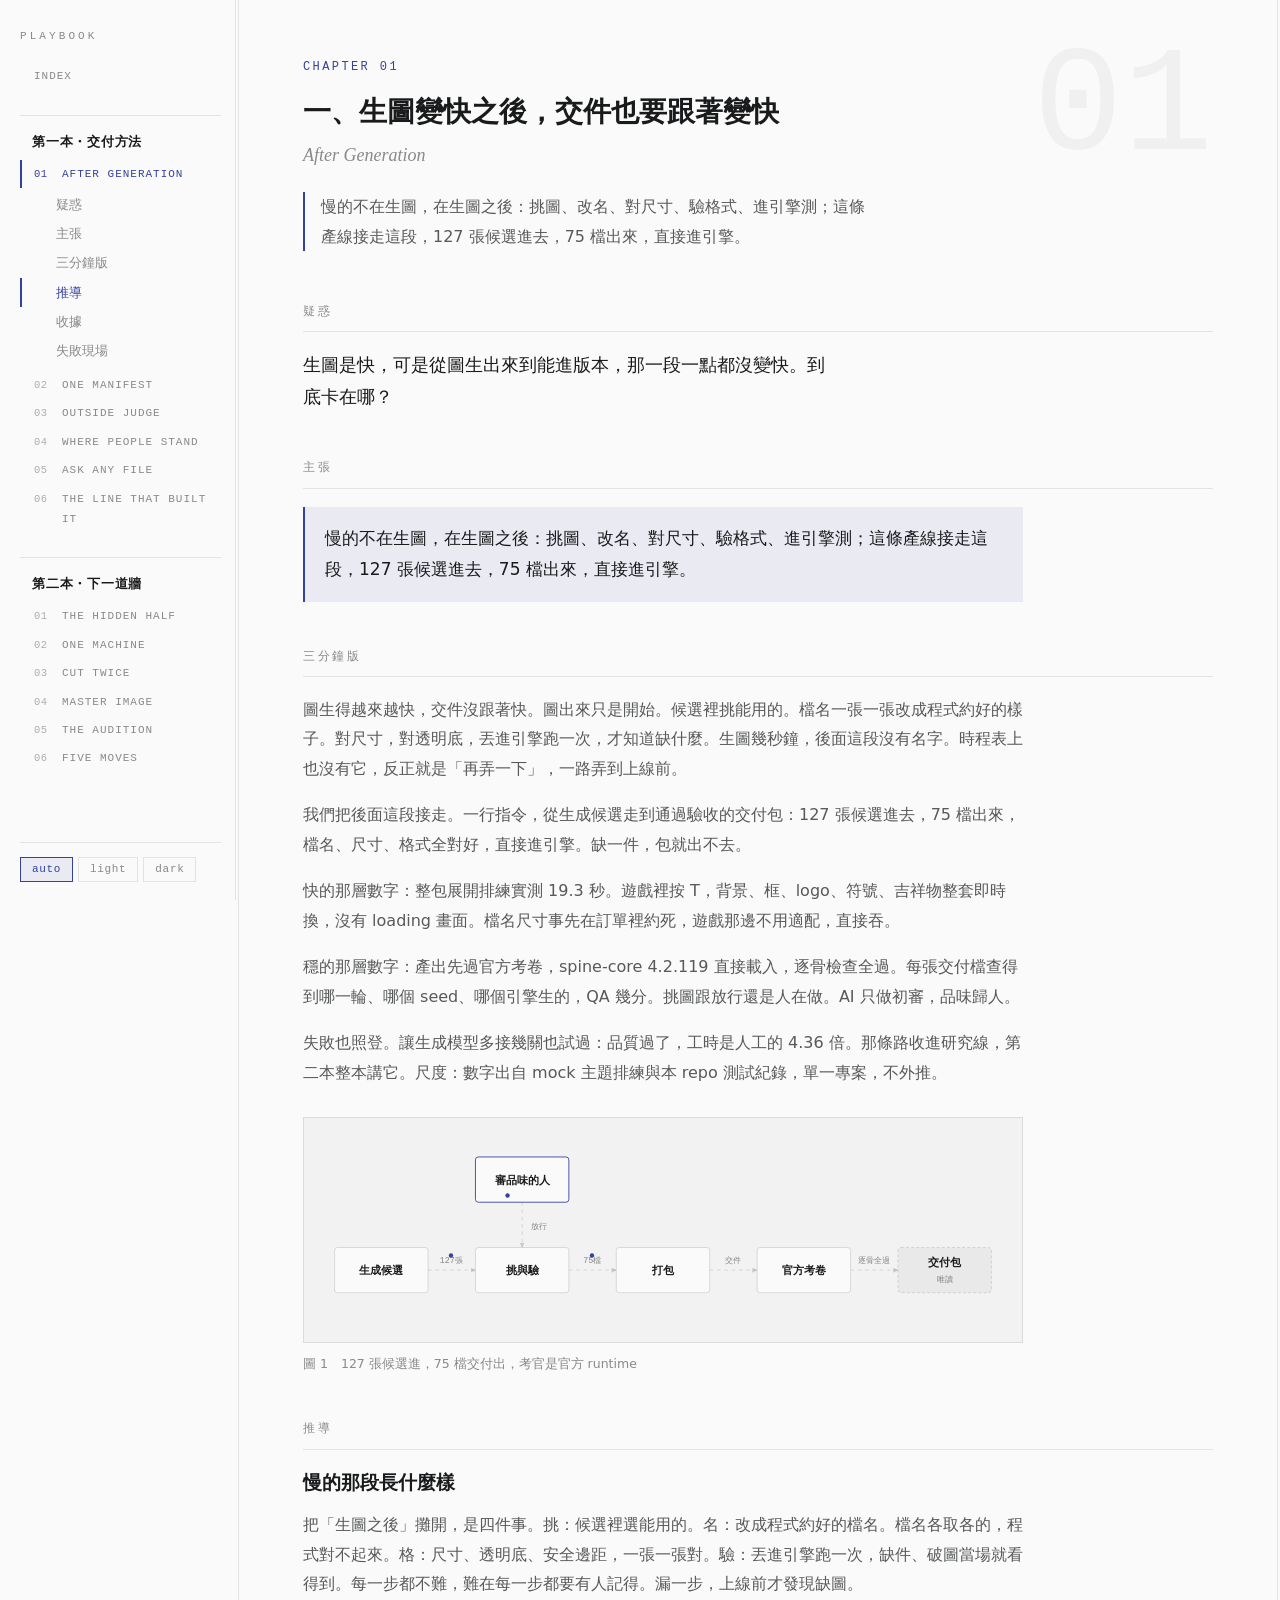
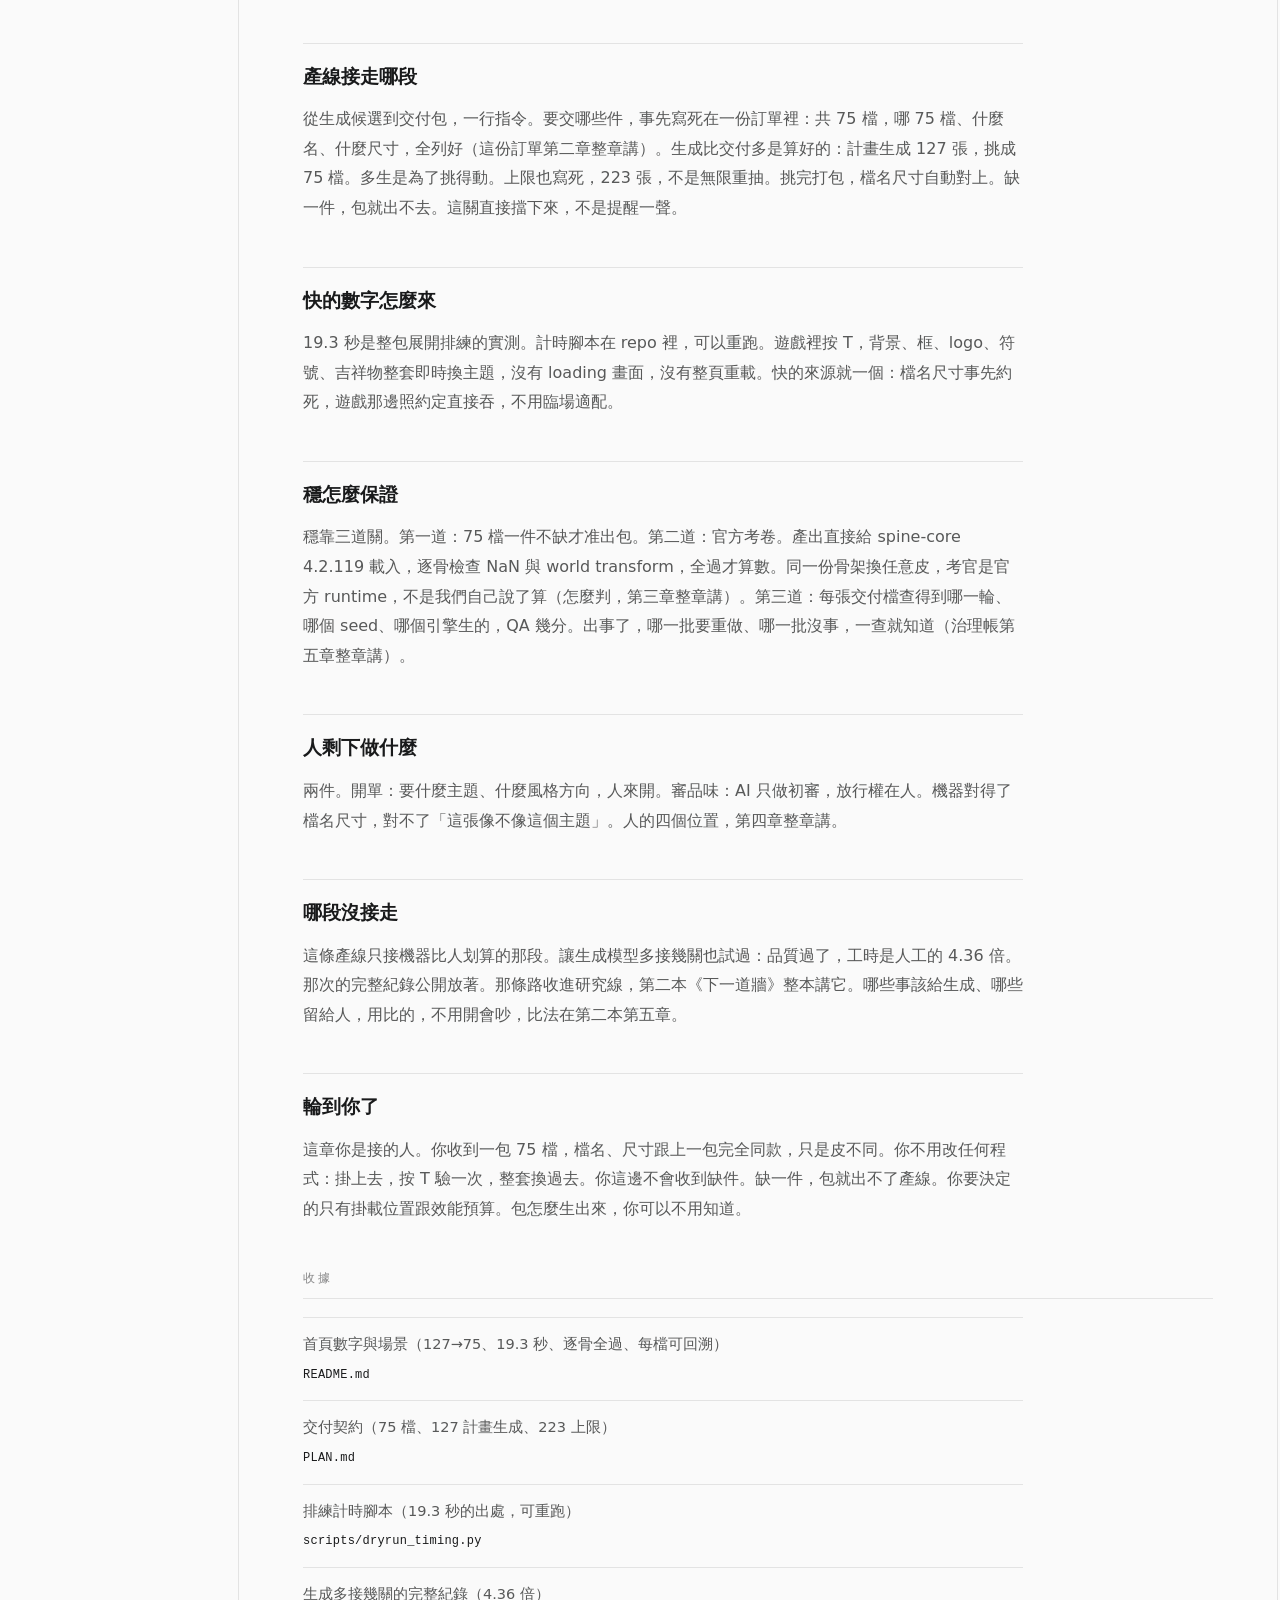
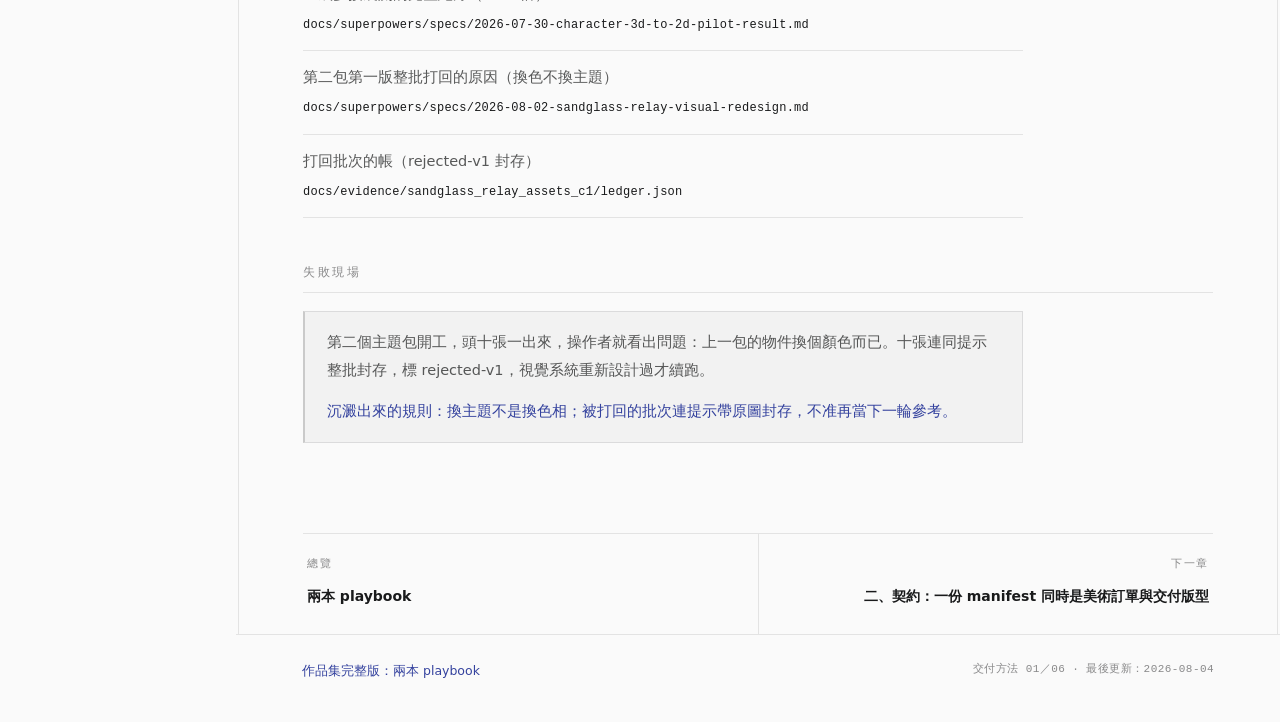
==== method-01.html @ fc58b346 "playbook: first public release" ====
<!DOCTYPE html>
<html lang="zh-Hant">
<head>
<meta charset="utf-8">
<meta name="viewport" content="width=device-width, initial-scale=1">
<title>一、生圖變快之後，交件也要跟著變快｜交付方法</title>
<link rel="stylesheet" href="assets/site.css">
</head>
<body>
<a class="skip" href="#ch1">跳到正文</a>
<div class="frame">
<aside class="sidebar">
  <a class="brand" href="index.html">PLAYBOOK</a>
  <nav class="side-nav" aria-label="全站章節">
    <a class="top-level home" href="index.html"><span class="lbl scramble" data-text="INDEX">INDEX</span></a>
    <p class="book-head">第一本・交付方法</p>
    <a class="top-level active" href="method-01.html" title="一、生圖變快之後，交件也要跟著變快"><span class="no">01</span><span class="lbl scramble" data-text="AFTER GENERATION">AFTER GENERATION</span></a>
    <div class="subs">
      <a class="sub" href="#b-ask"><span class="lbl">疑惑</span></a>
      <a class="sub" href="#b-say"><span class="lbl">主張</span></a>
      <a class="sub" href="#b-brief"><span class="lbl">三分鐘版</span></a>
      <a class="sub" href="#b-derive"><span class="lbl">推導</span></a>
      <a class="sub" href="#b-receipts"><span class="lbl">收據</span></a>
      <a class="sub" href="#b-fall"><span class="lbl">失敗現場</span></a>
    </div>
    <a class="top-level" href="method-02.html" title="二、契約：一份 manifest 同時是美術訂單與交付版型"><span class="no">02</span><span class="lbl scramble" data-text="ONE MANIFEST">ONE MANIFEST</span></a>
    <a class="top-level" href="method-03.html" title="三、產線：換皮不動骨，而且是官方 runtime 判的"><span class="no">03</span><span class="lbl scramble" data-text="OUTSIDE JUDGE">OUTSIDE JUDGE</span></a>
    <a class="top-level" href="method-04.html" title="四、人的位置：機器守結構，人守品味"><span class="no">04</span><span class="lbl scramble" data-text="WHERE PEOPLE STAND">WHERE PEOPLE STAND</span></a>
    <a class="top-level" href="method-05.html" title="五、治理：每一張圖都問得出它從哪裡來"><span class="no">05</span><span class="lbl scramble" data-text="ASK ANY FILE">ASK ANY FILE</span></a>
    <a class="top-level" href="method-06.html" title="六、產線的產線：這套系統本身是被代理艦隊做出來的"><span class="no">06</span><span class="lbl scramble" data-text="THE LINE THAT BUILT IT">THE LINE THAT BUILT IT</span></a>
    <p class="book-head">第二本・下一道牆</p>
    <a class="top-level" href="nextwall-01.html" title="一、問題：被遮住的那一半"><span class="no">01</span><span class="lbl scramble" data-text="THE HIDDEN HALF">THE HIDDEN HALF</span></a>
    <a class="top-level" href="nextwall-02.html" title="二、一台機器：四層、四證據、插件按件"><span class="no">02</span><span class="lbl scramble" data-text="ONE MACHINE">ONE MACHINE</span></a>
    <a class="top-level" href="nextwall-03.html" title="三、拆了兩次：品質全過，工時是直接拆的 4.36 倍"><span class="no">03</span><span class="lbl scramble" data-text="CUT TWICE">CUT TWICE</span></a>
    <a class="top-level" href="nextwall-04.html" title="四、母圖法則：看得見的像素一個位元都不動"><span class="no">04</span><span class="lbl scramble" data-text="MASTER IMAGE">MASTER IMAGE</span></a>
    <a class="top-level" href="nextwall-05.html" title="五、試鏡制：美術是現任，生成按件挑戰"><span class="no">05</span><span class="lbl scramble" data-text="THE AUDITION">THE AUDITION</span></a>
    <a class="top-level" href="nextwall-06.html" title="六、方法論：五個動作，連它自己都帶否證條件"><span class="no">06</span><span class="lbl scramble" data-text="FIVE MOVES">FIVE MOVES</span></a>
  </nav>
  <div class="theme-toggle" role="group" aria-label="主題模式">
    <button type="button" data-mode="auto" aria-pressed="true">auto</button>
    <button type="button" data-mode="light" aria-pressed="false">light</button>
    <button type="button" data-mode="dark" aria-pressed="false">dark</button>
  </div>
</aside>
<main>
  <div class="col">
  <section class="chapter" id="ch1">
    <div class="band">
      <div class="ghost" aria-hidden="true">01</div>
      <div class="kicker">Chapter 01</div>
      <h2>一、生圖變快之後，交件也要跟著變快</h2>
      <p class="entitle">After Generation</p>
      <p class="standfirst">慢的不在生圖，在生圖之後：挑圖、改名、對尺寸、驗格式、進引擎測；這條產線接走這段，127 張候選進去，75 檔出來，直接進引擎。</p>
    </div>

    <div id="b-ask" class="blk ask">
      <h3>疑惑</h3>
      <p>生圖是快，可是從圖生出來到能進版本，那一段一點都沒變快。到底卡在哪？</p>
    </div>

    <div id="b-say" class="blk say">
      <h3>主張</h3>
      <p>慢的不在生圖，在生圖之後：挑圖、改名、對尺寸、驗格式、進引擎測；這條產線接走這段，127 張候選進去，75 檔出來，直接進引擎。</p>
    </div>

    <div id="b-brief" class="blk">
      <h3>三分鐘版</h3>
      <p>圖生得越來越快，交件沒跟著快。圖出來只是開始。候選裡挑能用的。檔名一張一張改成程式約好的樣子。對尺寸，對透明底，丟進引擎跑一次，才知道缺什麼。生圖幾秒鐘，後面這段沒有名字。時程表上也沒有它，反正就是「再弄一下」，一路弄到上線前。</p>
      <p>我們把後面這段接走。一行指令，從生成候選走到通過驗收的交付包：127 張候選進去，75 檔出來，檔名、尺寸、格式全對好，直接進引擎。缺一件，包就出不去。</p>
      <p>快的那層數字：整包展開排練實測 19.3 秒。遊戲裡按 T，背景、框、logo、符號、吉祥物整套即時換，沒有 loading 畫面。檔名尺寸事先在訂單裡約死，遊戲那邊不用適配，直接吞。</p>
      <p>穩的那層數字：產出先過官方考卷，spine-core 4.2.119 直接載入，逐骨檢查全過。每張交付檔查得到哪一輪、哪個 seed、哪個引擎生的，QA 幾分。挑圖跟放行還是人在做。AI 只做初審，品味歸人。</p>
      <p>失敗也照登。讓生成模型多接幾關也試過：品質過了，工時是人工的 4.36 倍。那條路收進研究線，第二本整本講它。尺度：數字出自 mock 主題排練與本 repo 測試紀錄，單一專案，不外推。</p>

      <figure class="dg">
        <div class="scroller">
          <svg viewBox="0 0 940 252" width="940" height="252" role="img" aria-label="圖 1　127 張候選進，75 檔交付出，考官是官方 runtime" xmlns="http://www.w3.org/2000/svg">
            <defs>
              <marker id="ar1" viewBox="0 0 10 10" refX="9.5" refY="5" markerWidth="7" markerHeight="7" orient="auto-start-reverse">
                <path class="e-head" d="M0,0 L10,5 L0,10 Z"/>
              </marker>
            </defs>
            <path class="e-path" marker-end="url(#ar1)" d="M148,181 H213"/>
            <path class="e-path" marker-end="url(#ar1)" d="M277,88 V150"/>
            <path class="e-path" marker-end="url(#ar1)" d="M341,181 H406"/>
            <path class="e-path" marker-end="url(#ar1)" d="M534,181 H599"/>
            <path class="e-path" marker-end="url(#ar1)" d="M727,181 H792"/>
            <text class="e-lbl" x="180" y="171" text-anchor="middle">127張</text>
            <text class="e-lbl" x="289" y="125" text-anchor="start">放行</text>
            <text class="e-lbl" x="373" y="171" text-anchor="middle">75檔</text>
            <text class="e-lbl" x="566" y="171" text-anchor="middle">交件</text>
            <text class="e-lbl" x="759" y="171" text-anchor="middle">逐骨全過</text>
            <rect class="n-svc" x="20" y="150" width="128" height="62" rx="4"/>
            <text class="n-lbl" x="84" y="187" text-anchor="middle">生成候選</text>
            <rect class="n-human" x="213" y="26" width="128" height="62" rx="4"/>
            <text class="n-lbl" x="277" y="63" text-anchor="middle">審品味的人</text>
            <rect class="n-svc" x="213" y="150" width="128" height="62" rx="4"/>
            <text class="n-lbl" x="277" y="187" text-anchor="middle">挑與驗</text>
            <rect class="n-svc" x="406" y="150" width="128" height="62" rx="4"/>
            <text class="n-lbl" x="470" y="187" text-anchor="middle">打包</text>
            <rect class="n-svc" x="599" y="150" width="128" height="62" rx="4"/>
            <text class="n-lbl" x="663" y="187" text-anchor="middle">官方考卷</text>
            <rect class="n-data" x="792" y="150" width="128" height="62" rx="4"/>
            <text class="n-lbl" x="856" y="176" text-anchor="middle">交付包</text>
            <text class="n-tag" x="856" y="197" text-anchor="middle">唯讀</text>
          </svg>
        </div>
        <figcaption>圖 1　127 張候選進，75 檔交付出，考官是官方 runtime</figcaption>
      </figure>
    </div>

    <div id="b-derive" class="blk">
      <h3>推導</h3>

      <h4>慢的那段長什麼樣</h4>
      <p>把「生圖之後」攤開，是四件事。挑：候選裡選能用的。名：改成程式約好的檔名。檔名各取各的，程式對不起來。格：尺寸、透明底、安全邊距，一張一張對。驗：丟進引擎跑一次，缺件、破圖當場就看得到。每一步都不難，難在每一步都要有人記得。漏一步，上線前才發現缺圖。</p>

      <h4>產線接走哪段</h4>
      <p>從生成候選到交付包，一行指令。要交哪些件，事先寫死在一份訂單裡：共 75 檔，哪 75 檔、什麼名、什麼尺寸，全列好（這份訂單第二章整章講）。生成比交付多是算好的：計畫生成 127 張，挑成 75 檔。多生是為了挑得動。上限也寫死，223 張，不是無限重抽。挑完打包，檔名尺寸自動對上。缺一件，包就出不去。這關直接擋下來，不是提醒一聲。</p>

      <h4>快的數字怎麼來</h4>
      <p>19.3 秒是整包展開排練的實測。計時腳本在 repo 裡，可以重跑。遊戲裡按 T，背景、框、logo、符號、吉祥物整套即時換主題，沒有 loading 畫面，沒有整頁重載。快的來源就一個：檔名尺寸事先約死，遊戲那邊照約定直接吞，不用臨場適配。</p>

      <h4>穩怎麼保證</h4>
      <p>穩靠三道關。第一道：75 檔一件不缺才准出包。第二道：官方考卷。產出直接給 spine-core 4.2.119 載入，逐骨檢查 NaN 與 world transform，全過才算數。同一份骨架換任意皮，考官是官方 runtime，不是我們自己說了算（怎麼判，第三章整章講）。第三道：每張交付檔查得到哪一輪、哪個 seed、哪個引擎生的，QA 幾分。出事了，哪一批要重做、哪一批沒事，一查就知道（治理帳第五章整章講）。</p>

      <h4>人剩下做什麼</h4>
      <p>兩件。開單：要什麼主題、什麼風格方向，人來開。審品味：AI 只做初審，放行權在人。機器對得了檔名尺寸，對不了「這張像不像這個主題」。人的四個位置，第四章整章講。</p>

      <h4>哪段沒接走</h4>
      <p>這條產線只接機器比人划算的那段。讓生成模型多接幾關也試過：品質過了，工時是人工的 4.36 倍。那次的完整紀錄公開放著。那條路收進研究線，第二本《下一道牆》整本講它。哪些事該給生成、哪些留給人，用比的，不用開會吵，比法在第二本第五章。</p>

      <h4>輪到你了</h4>
      <p>這章你是接的人。你收到一包 75 檔，檔名、尺寸跟上一包完全同款，只是皮不同。你不用改任何程式：掛上去，按 T 驗一次，整套換過去。你這邊不會收到缺件。缺一件，包就出不了產線。你要決定的只有掛載位置跟效能預算。包怎麼生出來，你可以不用知道。</p>
    </div>

    <div id="b-receipts" class="blk">
      <h3>收據</h3>
      <ol class="receipts">
        <li>
          <p class="rk">首頁數字與場景（127→75、19.3 秒、逐骨全過、每檔可回溯）</p>
          <span class="rl">README.md</span>
        </li>
        <li>
          <p class="rk">交付契約（75 檔、127 計畫生成、223 上限）</p>
          <span class="rl">PLAN.md</span>
        </li>
        <li>
          <p class="rk">排練計時腳本（19.3 秒的出處，可重跑）</p>
          <span class="rl">scripts/dryrun_timing.py</span>
        </li>
        <li>
          <p class="rk">生成多接幾關的完整紀錄（4.36 倍）</p>
          <span class="rl">docs/superpowers/specs/2026-07-30-character-3d-to-2d-pilot-result.md</span>
        </li>
        <li>
          <p class="rk">第二包第一版整批打回的原因（換色不換主題）</p>
          <span class="rl">docs/superpowers/specs/2026-08-02-sandglass-relay-visual-redesign.md</span>
        </li>
        <li>
          <p class="rk">打回批次的帳（rejected-v1 封存）</p>
          <span class="rl">docs/evidence/sandglass_relay_assets_c1/ledger.json</span>
        </li>
      </ol>
    </div>

    <div id="b-fall" class="blk">
      <h3>失敗現場</h3>
      <div class="fall">
        <p>第二個主題包開工，頭十張一出來，操作者就看出問題：上一包的物件換個顏色而已。十張連同提示整批封存，標 rejected-v1，視覺系統重新設計過才續跑。</p>
        <p class="rule">沉澱出來的規則：換主題不是換色相；被打回的批次連提示帶原圖封存，不准再當下一輪參考。</p>
      </div>
    </div>
  </section>

  <nav class="pager" aria-label="前後章">
    <a class="prev" href="index.html"><span class="dir">總覽</span><span class="t">兩本 playbook</span></a>
    <a class="next" href="method-02.html"><span class="dir">下一章</span><span class="t">二、契約：一份 manifest 同時是美術訂單與交付版型</span></a>
  </nav>
  </div>
  <footer class="site">
    <div class="col">
      <span><a href="index.html">作品集完整版：兩本 playbook</a></span>
      <span class="mono">交付方法 01／06 · 最後更新：2026-08-04</span>
    </div>
  </footer>
</main>
</div>
<script src="assets/site.js"></script>
</body>
</html>
---- assets/site.css ----
/* playbook 全站樣式 — 設計代幣參照操作者自有的 ai-delivery-playbook（Vibe Designing 章節式編輯排版）
   扁平無陰影 · 銳角 · hairline 細線 · mono 功能標籤 · 三態主題 · 離線可開、零外部資源
   標記類名沿用本站既有的章節標記（band/blk/receipts/fall/dg），只換皮不動骨 */

:root {
  --font-sans: "PingFang TC", "Noto Sans TC", "Hanken Grotesk", "Microsoft JhengHei", -apple-system, "Segoe UI", system-ui, sans-serif;
  --font-serif: "Noto Serif TC", "Source Han Serif TC", Georgia, "Times New Roman", serif;
  --font-mono: "JetBrains Mono", "Cascadia Code", Consolas, ui-monospace, monospace;

  --t-display: clamp(38px, 6vw, 56px);
  --t-h2: 28px;
  --t-h3: 19px;
  --t-body: 16px;
  --t-mono: 13px;
  --t-mono-xs: 11px;

  --page-max: 1440px;
  --sheet: 1040px;
  --nav-w: 236px;
  --measure: 720px;

  --ink-rgb: 25, 26, 27;
  --bg: #fafafa;
  --surface-1: #f2f2f2;
  --surface-2: #e9e9e9;
  --code-bg: #f4f4f3;
  --ink: rgb(var(--ink-rgb));
  --ink-soft: rgba(var(--ink-rgb), 0.72);
  --ink-mut: rgba(var(--ink-rgb), 0.5);
  --ink-faint: rgba(var(--ink-rgb), 0.34);
  --line: rgba(var(--ink-rgb), 0.10);
  --line-strong: rgba(var(--ink-rgb), 0.18);
  --accent: #34429e;
  --accent-text: #34429e;
  --accent-soft: rgba(52, 66, 158, 0.08);
  --highlight: #34429e;
  --hero-grad: linear-gradient(196.557deg, #191a1b 4.9%, #4e5db8 141.59%);
}

:root[data-theme="dark"] {
  --ink-rgb: 232, 232, 230;
  --bg: #08090a;
  --surface-1: #0d0d0d;
  --surface-2: #141414;
  --code-bg: #0d0d0d;
  --line: rgba(255, 255, 255, 0.10);
  --line-strong: rgba(255, 255, 255, 0.18);
  --accent: #4337ff;
  --accent-text: #685cff;
  --accent-soft: rgba(67, 55, 255, 0.16);
  --highlight: #9de3f1;
  --hero-grad: linear-gradient(196.557deg, #e8e8e6 4.9%, #685cff 141.59%);
}

@media (prefers-color-scheme: dark) {
  :root:not([data-theme="light"]):not([data-theme="dark"]) {
    --ink-rgb: 232, 232, 230;
    --bg: #08090a;
    --surface-1: #0d0d0d;
    --surface-2: #141414;
    --code-bg: #0d0d0d;
    --line: rgba(255, 255, 255, 0.10);
    --line-strong: rgba(255, 255, 255, 0.18);
    --accent: #4337ff;
    --accent-text: #685cff;
    --accent-soft: rgba(67, 55, 255, 0.16);
    --highlight: #9de3f1;
    --hero-grad: linear-gradient(196.557deg, #e8e8e6 4.9%, #685cff 141.59%);
  }
}

* { margin: 0; padding: 0; box-sizing: border-box; }

html { -webkit-text-size-adjust: 100%; scroll-behavior: smooth; }
@media (prefers-reduced-motion: reduce) { html { scroll-behavior: auto; } }

body {
  font-family: var(--font-sans);
  background: var(--bg);
  color: var(--ink);
  font-size: var(--t-body);
  line-height: 1.85;
  -webkit-font-smoothing: antialiased;
  text-rendering: optimizeLegibility;
}

::selection { background: var(--accent-soft); }

a { color: var(--accent-text); text-decoration: none; }
a:hover { text-decoration: underline; text-underline-offset: 3px; text-decoration-thickness: 1px; }

code {
  font-family: var(--font-mono);
  font-size: 0.86em;
  background: var(--code-bg);
  border: 1px solid var(--line);
  padding: 0 5px;
}

.skip {
  position: absolute; left: -9999px; top: 0; z-index: 99;
  background: var(--accent); color: #fff; padding: 8px 16px;
  font: var(--t-mono)/1 var(--font-mono);
}
.skip:focus { left: 0; }

/* ── 版面骨架：左側欄 + 內容 ─────────────── */

.frame {
  display: grid;
  grid-template-columns: var(--nav-w) minmax(0, 1fr);
  min-height: 100dvh;
}

.sidebar {
  position: sticky; top: 0;
  height: 100dvh;
  border-right: 1px solid var(--line);
  padding: 26px 14px 18px 20px;
  display: flex; flex-direction: column; gap: 16px;
  background: var(--bg);
  overflow-y: auto;
  scrollbar-width: thin;
  scrollbar-color: transparent transparent;
}
.sidebar:hover { scrollbar-color: var(--line-strong) transparent; }
.sidebar::-webkit-scrollbar { width: 4px; }
.sidebar::-webkit-scrollbar-track { background: transparent; }
.sidebar::-webkit-scrollbar-thumb { background: transparent; }
.sidebar:hover::-webkit-scrollbar-thumb { background: var(--line-strong); }

.brand {
  font-family: var(--font-mono);
  font-size: var(--t-mono-xs);
  letter-spacing: 0.28em;
  color: var(--ink-mut);
}
.brand:hover { color: var(--ink); text-decoration: none; }

.side-nav { display: flex; flex-direction: column; flex: 1; }

.side-nav .book-head {
  margin: 24px 0 6px;
  padding: 14px 0 0 12px;
  border-top: 1px solid var(--line);
  font-size: 13px;
  font-weight: 700;
  letter-spacing: 0.06em;
  color: var(--ink);
}

.side-nav a {
  display: flex; align-items: baseline; gap: 8px;
  padding: 4px 8px 4px 12px;
  color: var(--ink-mut);
  border-left: 2px solid transparent;
}
.side-nav a:hover { text-decoration: none; }
.side-nav a:hover .lbl { color: var(--ink); }

.side-nav a .no {
  font-family: var(--font-mono);
  font-size: 10.5px;
  letter-spacing: 0.04em;
  color: var(--ink-faint);
  min-width: 20px;
}
.side-nav a.top-level .lbl {
  font-family: var(--font-mono);
  font-size: 11px;
  letter-spacing: 0.09em;
  text-transform: uppercase;
  color: var(--ink-mut);
}
.side-nav a.top-level:hover .lbl { color: var(--ink); }
.side-nav a.sub { padding: 3px 8px 3px 34px; }
.side-nav a.sub .lbl { font-size: 12.5px; color: var(--ink-mut); }
.side-nav a.sub:hover .lbl { color: var(--ink); }

.side-nav a.active { border-left-color: var(--highlight); }
.side-nav a.active .lbl,
.side-nav a.active .no { color: var(--highlight); }

.side-nav .subs { display: flex; flex-direction: column; margin: 2px 0 6px; }

.side-nav .soon {
  display: flex; align-items: baseline; gap: 8px;
  padding: 4px 8px 4px 12px;
  color: var(--ink-faint);
}
.side-nav .soon .lbl { font-family: var(--font-mono); font-size: 11px; letter-spacing: 0.09em; text-transform: uppercase; }

.theme-toggle {
  display: flex; gap: 5px;
  border-top: 1px solid var(--line);
  padding-top: 14px;
}
.theme-toggle button {
  font: var(--t-mono-xs)/1 var(--font-mono);
  letter-spacing: 0.06em;
  color: var(--ink-mut);
  background: transparent;
  border: 1px solid var(--line);
  padding: 6px 11px;
  cursor: pointer;
}
.theme-toggle button:hover { color: var(--ink); border-color: var(--line-strong); }
.theme-toggle button[aria-pressed="true"] {
  color: var(--accent-text);
  border-color: var(--accent);
  background: var(--accent-soft);
}

main { min-width: 0; }

/* ruled sheet：左右垂直細線框住內容 */
.col {
  max-width: var(--sheet);
  margin: 0 auto;
  padding: 0 clamp(24px, 5vw, 68px);
  border-inline: 1px solid var(--line);
}

/* ── Hero（hub） ─────────────────────────── */

.hero { padding: 72px 0 40px; }

.hero .eyebrow {
  font-family: var(--font-mono);
  font-size: 12px;
  letter-spacing: 0.26em;
  color: var(--accent-text);
  margin-bottom: 28px;
}

.hero h1 {
  font-size: var(--t-display);
  font-weight: 800;
  line-height: 1.18;
  letter-spacing: 0.01em;
}
.hero h1 .dim { color: var(--ink-faint); }
.hero h1 .key { color: var(--accent-text); }

.hero .hero-rule {
  width: 168px; height: 2px; margin: 30px 0 28px;
  background: var(--hero-grad);
}

.hero .lede {
  max-width: 34em;
  font-size: 17px;
  color: var(--ink-soft);
}

.hero .year {
  margin-top: 32px;
  font-family: var(--font-mono);
  font-size: 12px;
  letter-spacing: 0.03em;
  color: var(--ink-mut);
}

/* ── 章節卡（hub 目錄） ──────────────────── */

.tocsec { padding: 8px 0 56px; }

.toc-head {
  font-family: var(--font-mono);
  font-size: var(--t-mono-xs); text-transform: uppercase; letter-spacing: 0.2em;
  color: var(--ink-mut);
  padding-bottom: 6px;
}
.tocsec h2 { font-size: 21px; font-weight: 800; margin-bottom: 4px; }
.tocsec .booknote { color: var(--ink-mut); font-size: 14px; margin-bottom: 16px; max-width: var(--measure); }

.toc-grid {
  display: grid;
  grid-template-columns: repeat(auto-fit, minmax(272px, 1fr));
  border-top: 1px solid var(--line);
  border-left: 1px solid var(--line);
}

.toc-card {
  display: flex; flex-direction: column;
  padding: 22px 22px 18px;
  color: var(--ink);
  border-right: 1px solid var(--line);
  border-bottom: 1px solid var(--line);
  transition: background 0.2s ease;
}
.toc-card:hover { background: var(--surface-1); text-decoration: none; }

.toc-card .no {
  font-family: var(--font-mono); font-size: 19px; color: var(--ink-faint);
  letter-spacing: 0.02em; margin-bottom: 14px;
}
.toc-card h3 { font-size: 16.5px; font-weight: 800; margin-bottom: 8px; line-height: 1.5; }
.toc-card .q { font-size: 13px; color: var(--ink-mut); line-height: 1.8; flex: 1; }
.toc-card .en {
  margin-top: 16px;
  font-family: var(--font-mono); font-size: var(--t-mono-xs);
  text-transform: uppercase; letter-spacing: 0.14em; color: var(--accent-text);
}

/* ── hub 的表格與 repo 列 ────────────────── */

.plain { padding: 8px 0 56px; }
.plain h2 { font-size: 21px; font-weight: 800; margin-bottom: 4px; }
.plain .booknote { color: var(--ink-mut); font-size: 14px; margin-bottom: 16px; max-width: var(--measure); }

.table-scroll { overflow-x: auto; max-width: var(--measure); }
table.tbl { border-collapse: collapse; width: 100%; min-width: 420px; font-size: 14px; }
table.tbl th {
  text-align: left;
  font-family: var(--font-mono);
  font-size: var(--t-mono-xs); letter-spacing: 0.08em;
  color: var(--ink-mut); font-weight: 400;
  padding: 10px 18px 10px 0;
  border-bottom: 1px solid var(--line-strong);
  white-space: nowrap;
}
table.tbl td {
  padding: 11px 18px 11px 0;
  border-bottom: 1px solid var(--line);
  color: var(--ink-soft);
  vertical-align: top; line-height: 1.75;
}
table.tbl td:first-child { color: var(--ink); font-weight: 600; }

ul.repos { list-style: none; max-width: var(--measure); border-top: 1px solid var(--line); }
ul.repos li { padding: 12px 2px; border-bottom: 1px solid var(--line); }
ul.repos .desc { color: var(--ink-mut); font-size: 13.5px; }

/* ── 章節頁 ──────────────────────────────── */

section.chapter { padding: 0 0 64px; }

.band { position: relative; padding: 56px 0 6px; margin-bottom: 30px; }

.band .ghost {
  position: absolute; right: 0; top: 34px;
  font-family: var(--font-mono);
  font-size: clamp(88px, 13vw, 150px);
  font-weight: 500;
  line-height: 1;
  color: var(--ink);
  opacity: 0.045;
  pointer-events: none; -webkit-user-select: none; user-select: none;
}

.band .kicker {
  font-family: var(--font-mono);
  font-size: 12px; letter-spacing: 0.2em; text-transform: uppercase;
  color: var(--accent-text);
}

.band h2 {
  font-size: var(--t-h2);
  font-weight: 800;
  line-height: 1.45;
  margin-top: 14px;
  max-width: 24em;
}

.band .entitle {
  font-family: var(--font-serif);
  font-style: italic;
  font-size: 18px;
  color: var(--ink-mut);
  margin-top: 6px;
}

.band .standfirst {
  margin-top: 20px;
  max-width: 36em;
  font-size: 16px;
  color: var(--ink-soft);
  font-weight: 500;
  padding-left: 16px;
  border-left: 2px solid var(--accent);
}

/* 六塊：塊標籤 mono 小字，內文限行寬 */
.blk { margin-top: 44px; }
.blk > h3 {
  font-family: var(--font-mono);
  font-size: 12px; font-weight: 400;
  letter-spacing: 0.22em;
  color: var(--ink-mut);
  border-bottom: 1px solid var(--line);
  padding-bottom: 8px; margin-bottom: 18px;
}
.blk p { max-width: var(--measure); color: var(--ink-soft); }
.blk p + p { margin-top: 1.05em; }
.blk p strong { color: var(--ink); font-weight: 700; }

.blk h4 {
  font-size: var(--t-h3); font-weight: 800; line-height: 1.5;
  max-width: var(--measure);
  margin: 44px 0 14px;
  padding-top: 18px;
  border-top: 1px solid var(--line);
}
.blk h4:first-of-type { margin-top: 6px; padding-top: 0; border-top: none; }

.blk ul { max-width: var(--measure); margin: 1em 0 1em 1.3em; color: var(--ink-soft); }
.blk ul li { margin: 0.4em 0; }
.blk ul li::marker { color: var(--accent-text); }

.ask p { font-size: 17.5px; color: var(--ink); font-weight: 500; max-width: 30em; line-height: 1.8; }

.say p {
  font-size: 17px; line-height: 1.85; font-weight: 500;
  color: var(--ink);
  background: var(--accent-soft);
  border-left: 2px solid var(--accent);
  padding: 16px 20px;
  max-width: var(--measure);
}

/* ── 圖 ──────────────────────────────────── */

figure.dg {
  margin: 30px 0 6px; max-width: var(--measure);
  content-visibility: auto;
  contain-intrinsic-size: auto 360px;
}
figure.dg .scroller {
  overflow-x: auto;
  border: 1px solid var(--line);
  background: var(--surface-1);
  padding: 20px 16px;
  cursor: zoom-in;
  transition: border-color 0.2s ease;
}
figure.dg:hover .scroller { border-color: var(--line-strong); }
figure.dg svg { display: block; width: 100%; min-width: 620px; height: auto; }
figure.dg figcaption {
  margin-top: 11px;
  font-size: 12.5px; color: var(--ink-mut); line-height: 1.6;
}

.n-svc { fill: var(--bg); stroke: var(--line-strong); stroke-width: 1; }
.n-data { fill: var(--surface-2); stroke: var(--line-strong); stroke-width: 1; stroke-dasharray: 4 3; }
.n-human { fill: var(--bg); stroke: var(--accent-text); stroke-width: 1.2; }
.n-lbl { fill: var(--ink); font-family: var(--font-sans); font-size: 15px; font-weight: 600; }
.n-tag { fill: var(--ink-mut); font-family: var(--font-mono); font-size: 11px; letter-spacing: 0.02em; }
.e-path { fill: none; stroke: var(--line-strong); stroke-width: 1; stroke-dasharray: 5 5; }
.e-lbl { fill: var(--ink-mut); font-family: var(--font-mono); font-size: 11.5px; }
.e-head { fill: var(--line-strong); stroke: none; }
.dg .dot { fill: var(--accent-text); }
@media (prefers-reduced-motion: no-preference) {
  .e-path { animation: pbdash 0.85s linear infinite; }
}
@keyframes pbdash { to { stroke-dashoffset: -10; } }

/* 點圖放大 */
.lightbox {
  position: fixed; inset: 0; z-index: 60;
  display: flex; align-items: center; justify-content: center;
  padding: 3vh 3vw;
  background: rgba(5, 6, 8, 0.62);
}
.lightbox[hidden] { display: none; }
.lightbox-panel {
  position: relative;
  background: var(--bg);
  border: 1px solid var(--line-strong);
  padding: 44px 24px 14px;
  max-width: 96vw; max-height: 94vh;
}
.lightbox-body svg { display: block; background: var(--surface-1); border: 1px solid var(--line); }
.lightbox-close {
  position: absolute; top: 10px; right: 12px;
  font: 13px/1 var(--font-mono);
  color: var(--ink-mut);
  background: transparent;
  border: 1px solid var(--line);
  padding: 6px 10px;
  cursor: pointer;
}
.lightbox-close:hover { color: var(--ink); border-color: var(--line-strong); }
.lightbox-cap { margin-top: 10px; font-size: 12.5px; color: var(--ink-mut); line-height: 1.6; }
body.no-scroll { overflow: hidden; }
@media (prefers-reduced-motion: no-preference) {
  .lightbox-panel { animation: lbIn 0.16s ease-out; }
}
@keyframes lbIn { from { opacity: 0; transform: scale(0.985); } to { opacity: 1; transform: none; } }

/* 收據裡的嵌圖：width 100% 先佔位免版面跳動，inline max-width 擋放大超過原生解析度 */
figure.shot { margin: 14px 0 6px; max-width: var(--measure); }
figure.shot img {
  display: block; width: 100%; height: auto;
  border: 1px solid var(--line); background: var(--surface-1);
}

/* ── 收據 ────────────────────────────────── */

.receipts { list-style: none; max-width: var(--measure); }
.receipts > li { padding: 13px 0; border-bottom: 1px solid var(--line); }
.receipts > li:first-child { border-top: 1px solid var(--line); }
.rk { font-size: 14.5px; color: var(--ink-soft); }
.rl { display: inline-block; margin-top: 4px; font-family: var(--font-mono); font-size: 12px; letter-spacing: 0.02em; word-break: break-all; }

/* ── 失敗現場 ────────────────────────────── */

.fall {
  max-width: var(--measure);
  border: 1px solid var(--line);
  border-left: 2px solid var(--line-strong);
  background: var(--surface-1);
  padding: 17px 22px;
}
.fall p { font-size: 14.5px; line-height: 1.9; }
.fall .rule { margin-top: 0.9em; color: var(--accent-text); font-weight: 500; }

/* ── 上一章／下一章 ──────────────────────── */

.pager {
  display: grid; grid-template-columns: 1fr 1fr; gap: 0;
  border-top: 1px solid var(--line);
  margin-top: 26px;
}
.pager a, .pager span.hole {
  display: block; padding: 20px 4px 24px; color: var(--ink);
}
.pager a:hover { text-decoration: none; background: var(--surface-1); }
.pager .dir {
  display: block;
  font-family: var(--font-mono); font-size: var(--t-mono-xs);
  letter-spacing: 0.14em; color: var(--ink-mut);
  margin-bottom: 6px;
}
.pager a:hover .t { color: var(--accent-text); }
.pager .t { font-size: 14px; font-weight: 600; line-height: 1.6; }
.pager .next { text-align: right; border-left: 1px solid var(--line); }

/* ── footer ──────────────────────────────── */

footer.site { border-top: 1px solid var(--line); padding: 24px 0 40px; }
footer.site .col {
  display: flex; justify-content: space-between; gap: 16px; flex-wrap: wrap;
  font-size: 12.5px; color: var(--ink-mut);
  border-inline: none;
}
footer.site .mono { font-family: var(--font-mono); font-size: 11px; letter-spacing: 0.04em; }

/* ── 進場（JS 掛 .reveal；無 JS 就整頁直接可讀） ── */

@media (prefers-reduced-motion: no-preference) {
  .reveal { opacity: 0; transform: translateY(14px); }
  .reveal.in {
    opacity: 1; transform: none;
    transition: opacity 0.6s cubic-bezier(0.16, 1, 0.3, 1),
                transform 0.6s cubic-bezier(0.16, 1, 0.3, 1);
  }
}

.blk[id], section.chapter { scroll-margin-top: 22px; }
@media (max-width: 900px) { .blk[id], section.chapter { scroll-margin-top: 74px; } }

/* ── 響應式 ──────────────────────────────── */

@media (max-width: 1279px) { :root { --sheet: 960px; } }
@media (max-width: 1080px) { :root { --sheet: 900px; } }

@media (max-width: 900px) {
  .frame { grid-template-columns: 1fr; }
  .sidebar {
    position: sticky; top: 0; z-index: 20;
    height: auto; flex-direction: row; align-items: center; gap: 12px;
    padding: 9px 14px;
    border-right: none; border-bottom: 1px solid var(--line);
    overflow-x: auto; overflow-y: hidden;
  }
  .brand { flex-shrink: 0; }
  .side-nav { flex-direction: row; gap: 2px; flex: 1; align-items: center; }
  .side-nav .book-head { margin: 0 2px; padding: 0 6px; border-top: none; white-space: nowrap; }
  .side-nav a { white-space: nowrap; padding: 5px 9px; border-left: none; border-bottom: 2px solid transparent; }
  .side-nav a.active { border-left-color: transparent; border-bottom-color: var(--highlight); }
  .side-nav a .no { min-width: 0; }
  .side-nav a .lbl { display: none; }
  .side-nav a.home .lbl { display: inline; }
  .side-nav a.sub, .side-nav .subs, .side-nav .soon { display: none; }
  .theme-toggle { border-top: none; padding-top: 0; flex-shrink: 0; }
  .col { padding: 0 22px; border-inline: none; }
  .hero { padding: 48px 0 36px; }
  .band .ghost { display: none; }
}

@media (max-width: 760px) {
  .toc-grid { grid-template-columns: 1fr; }
  .hero h1 { font-size: 34px; }
  .pager { grid-template-columns: 1fr; }
  .pager .next { border-left: none; border-top: 1px solid var(--line); }
}
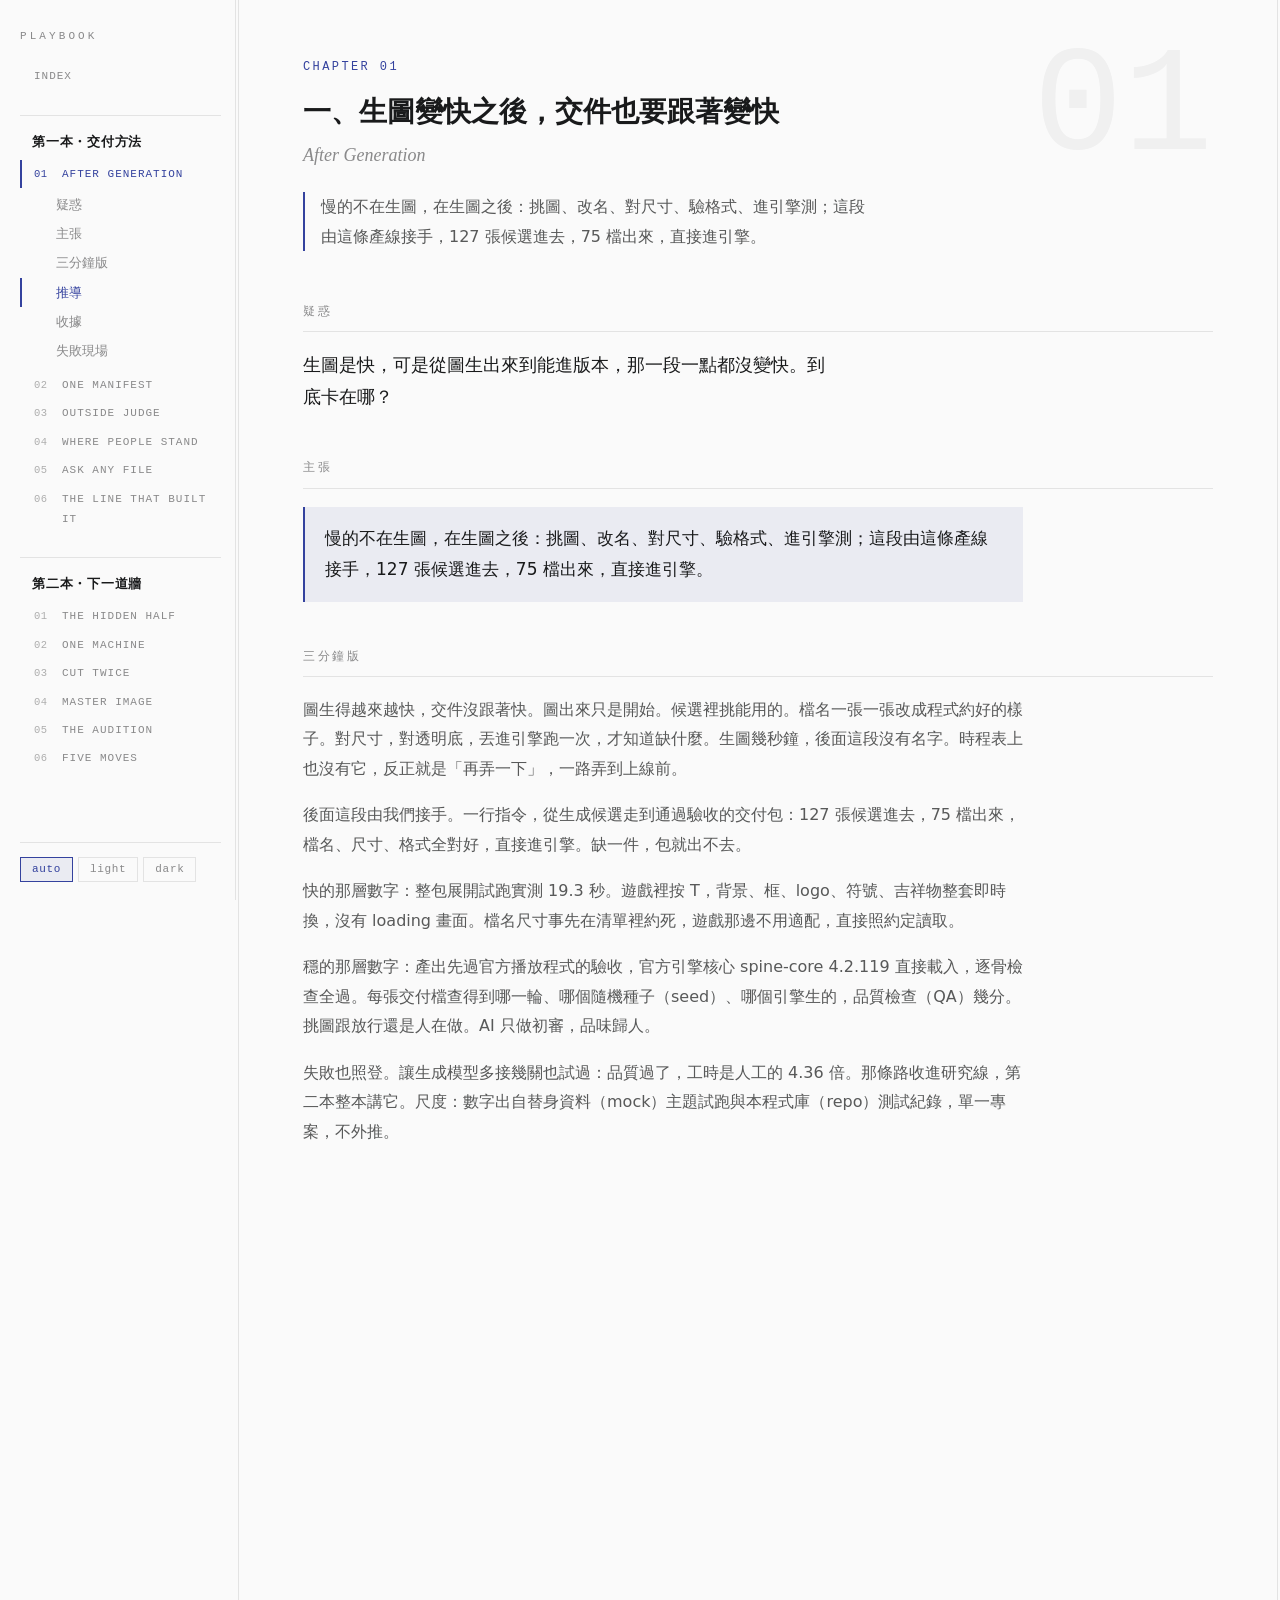
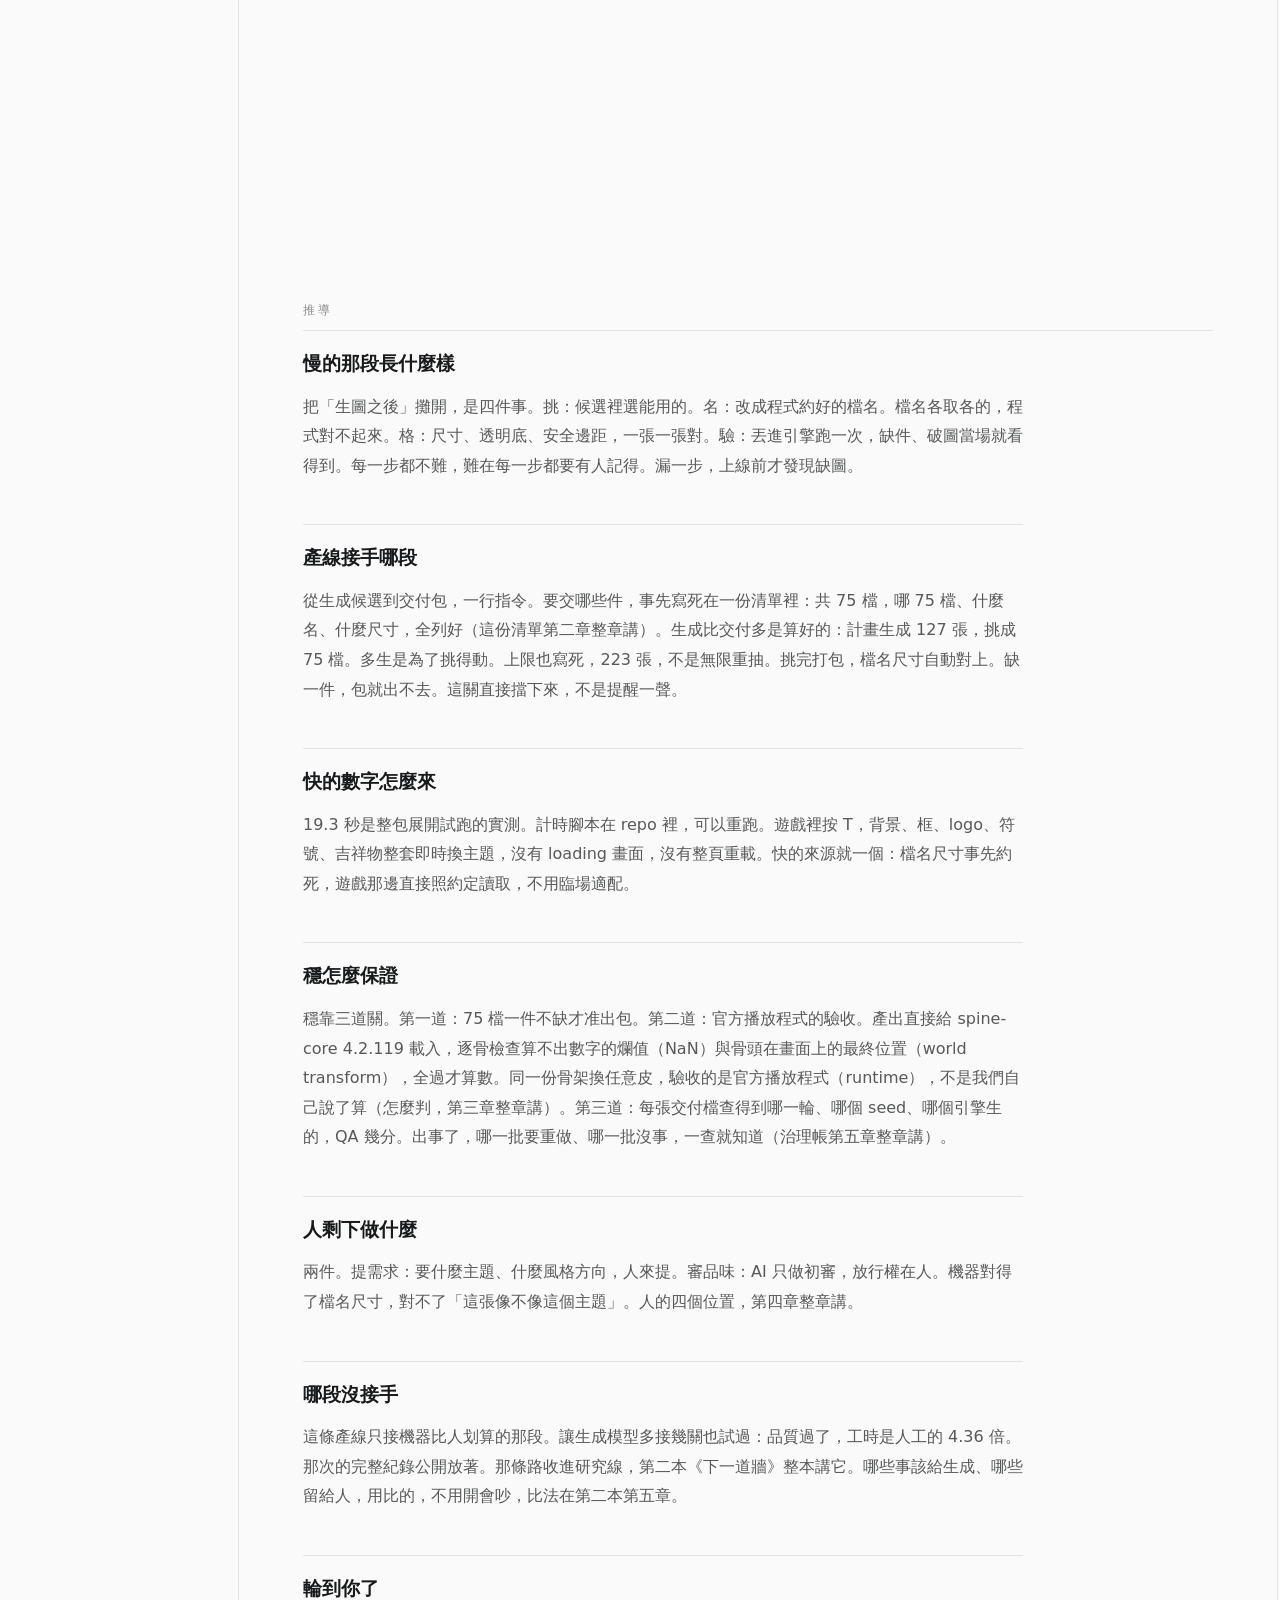
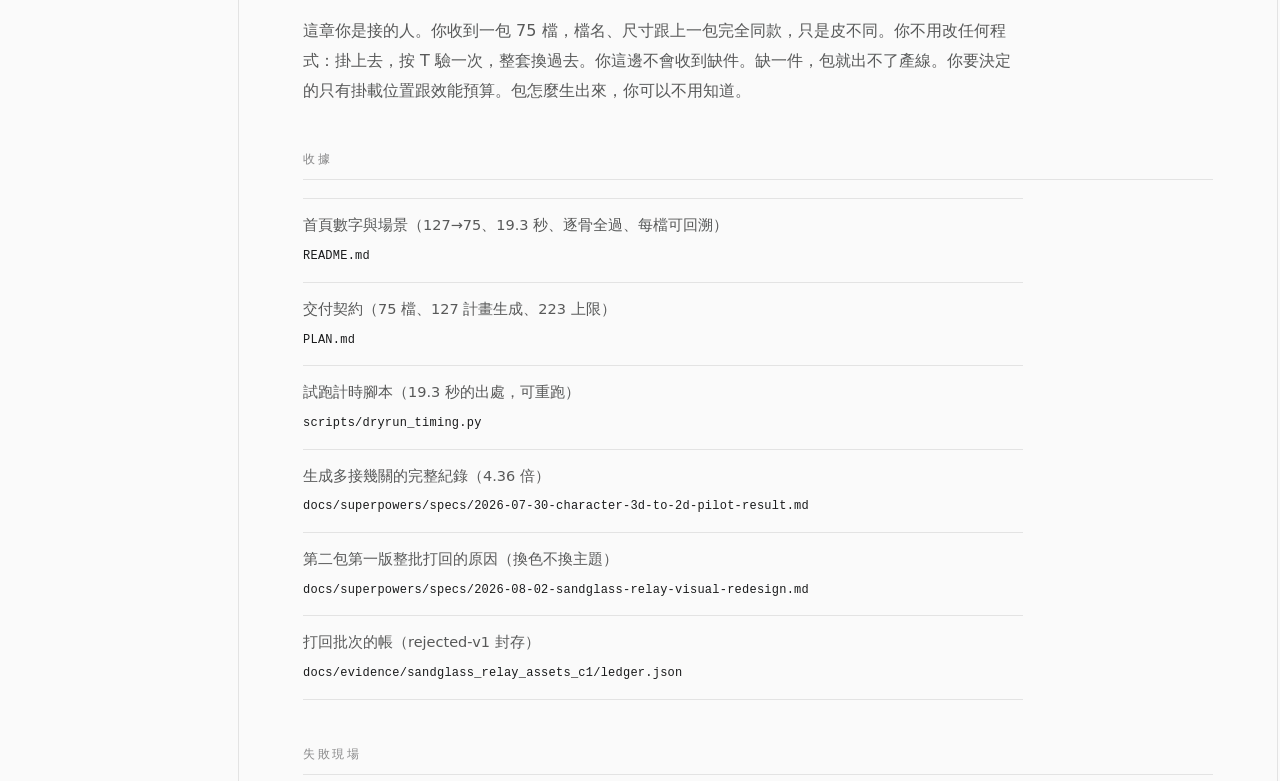
==== commit 91964864: "plainwords: metaphors out, translations in, 152 lines" ====
--- a/method-01.html
+++ b/method-01.html
@@ -23,8 +23,8 @@
       <a class="sub" href="#b-receipts"><span class="lbl">收據</span></a>
       <a class="sub" href="#b-fall"><span class="lbl">失敗現場</span></a>
     </div>
-    <a class="top-level" href="method-02.html" title="二、契約：一份 manifest 同時是美術訂單與交付版型"><span class="no">02</span><span class="lbl scramble" data-text="ONE MANIFEST">ONE MANIFEST</span></a>
-    <a class="top-level" href="method-03.html" title="三、產線：換皮不動骨，而且是官方 runtime 判的"><span class="no">03</span><span class="lbl scramble" data-text="OUTSIDE JUDGE">OUTSIDE JUDGE</span></a>
+    <a class="top-level" href="method-02.html" title="二、契約：同一份清單檔，美術照它畫，遊戲照它收"><span class="no">02</span><span class="lbl scramble" data-text="ONE MANIFEST">ONE MANIFEST</span></a>
+    <a class="top-level" href="method-03.html" title="三、產線：換皮不動骨，而且是官方播放程式判的"><span class="no">03</span><span class="lbl scramble" data-text="OUTSIDE JUDGE">OUTSIDE JUDGE</span></a>
     <a class="top-level" href="method-04.html" title="四、人的位置：機器守結構，人守品味"><span class="no">04</span><span class="lbl scramble" data-text="WHERE PEOPLE STAND">WHERE PEOPLE STAND</span></a>
     <a class="top-level" href="method-05.html" title="五、治理：每一張圖都問得出它從哪裡來"><span class="no">05</span><span class="lbl scramble" data-text="ASK ANY FILE">ASK ANY FILE</span></a>
     <a class="top-level" href="method-06.html" title="六、產線的產線：這套系統本身是被代理艦隊做出來的"><span class="no">06</span><span class="lbl scramble" data-text="THE LINE THAT BUILT IT">THE LINE THAT BUILT IT</span></a>
@@ -50,7 +50,7 @@
       <div class="kicker">Chapter 01</div>
       <h2>一、生圖變快之後，交件也要跟著變快</h2>
       <p class="entitle">After Generation</p>
-      <p class="standfirst">慢的不在生圖，在生圖之後：挑圖、改名、對尺寸、驗格式、進引擎測；這條產線接走這段，127 張候選進去，75 檔出來，直接進引擎。</p>
+      <p class="standfirst">慢的不在生圖，在生圖之後：挑圖、改名、對尺寸、驗格式、進引擎測；這段由這條產線接手，127 張候選進去，75 檔出來，直接進引擎。</p>
     </div>
 
     <div id="b-ask" class="blk ask">
@@ -60,20 +60,20 @@
 
     <div id="b-say" class="blk say">
       <h3>主張</h3>
-      <p>慢的不在生圖，在生圖之後：挑圖、改名、對尺寸、驗格式、進引擎測；這條產線接走這段，127 張候選進去，75 檔出來，直接進引擎。</p>
+      <p>慢的不在生圖，在生圖之後：挑圖、改名、對尺寸、驗格式、進引擎測；這段由這條產線接手，127 張候選進去，75 檔出來，直接進引擎。</p>
     </div>
 
     <div id="b-brief" class="blk">
       <h3>三分鐘版</h3>
       <p>圖生得越來越快，交件沒跟著快。圖出來只是開始。候選裡挑能用的。檔名一張一張改成程式約好的樣子。對尺寸，對透明底，丟進引擎跑一次，才知道缺什麼。生圖幾秒鐘，後面這段沒有名字。時程表上也沒有它，反正就是「再弄一下」，一路弄到上線前。</p>
-      <p>我們把後面這段接走。一行指令，從生成候選走到通過驗收的交付包：127 張候選進去，75 檔出來，檔名、尺寸、格式全對好，直接進引擎。缺一件，包就出不去。</p>
-      <p>快的那層數字：整包展開排練實測 19.3 秒。遊戲裡按 T，背景、框、logo、符號、吉祥物整套即時換，沒有 loading 畫面。檔名尺寸事先在訂單裡約死，遊戲那邊不用適配，直接吞。</p>
-      <p>穩的那層數字：產出先過官方考卷，spine-core 4.2.119 直接載入，逐骨檢查全過。每張交付檔查得到哪一輪、哪個 seed、哪個引擎生的，QA 幾分。挑圖跟放行還是人在做。AI 只做初審，品味歸人。</p>
-      <p>失敗也照登。讓生成模型多接幾關也試過：品質過了，工時是人工的 4.36 倍。那條路收進研究線，第二本整本講它。尺度：數字出自 mock 主題排練與本 repo 測試紀錄，單一專案，不外推。</p>
+      <p>後面這段由我們接手。一行指令，從生成候選走到通過驗收的交付包：127 張候選進去，75 檔出來，檔名、尺寸、格式全對好，直接進引擎。缺一件，包就出不去。</p>
+      <p>快的那層數字：整包展開試跑實測 19.3 秒。遊戲裡按 T，背景、框、logo、符號、吉祥物整套即時換，沒有 loading 畫面。檔名尺寸事先在清單裡約死，遊戲那邊不用適配，直接照約定讀取。</p>
+      <p>穩的那層數字：產出先過官方播放程式的驗收，官方引擎核心 spine-core 4.2.119 直接載入，逐骨檢查全過。每張交付檔查得到哪一輪、哪個隨機種子（seed）、哪個引擎生的，品質檢查（QA）幾分。挑圖跟放行還是人在做。AI 只做初審，品味歸人。</p>
+      <p>失敗也照登。讓生成模型多接幾關也試過：品質過了，工時是人工的 4.36 倍。那條路收進研究線，第二本整本講它。尺度：數字出自替身資料（mock）主題試跑與本程式庫（repo）測試紀錄，單一專案，不外推。</p>
 
       <figure class="dg">
         <div class="scroller">
-          <svg viewBox="0 0 940 252" width="940" height="252" role="img" aria-label="圖 1　127 張候選進，75 檔交付出，考官是官方 runtime" xmlns="http://www.w3.org/2000/svg">
+          <svg viewBox="0 0 940 252" width="940" height="252" role="img" aria-label="圖 1　127 張候選進，75 檔交付出，驗收的是官方播放程式（runtime）" xmlns="http://www.w3.org/2000/svg">
             <defs>
               <marker id="ar1" viewBox="0 0 10 10" refX="9.5" refY="5" markerWidth="7" markerHeight="7" orient="auto-start-reverse">
                 <path class="e-head" d="M0,0 L10,5 L0,10 Z"/>
@@ -98,13 +98,13 @@
             <rect class="n-svc" x="406" y="150" width="128" height="62" rx="4"/>
             <text class="n-lbl" x="470" y="187" text-anchor="middle">打包</text>
             <rect class="n-svc" x="599" y="150" width="128" height="62" rx="4"/>
-            <text class="n-lbl" x="663" y="187" text-anchor="middle">官方考卷</text>
+            <text class="n-lbl" x="663" y="187" text-anchor="middle">官方播放程式的驗收</text>
             <rect class="n-data" x="792" y="150" width="128" height="62" rx="4"/>
             <text class="n-lbl" x="856" y="176" text-anchor="middle">交付包</text>
             <text class="n-tag" x="856" y="197" text-anchor="middle">唯讀</text>
           </svg>
         </div>
-        <figcaption>圖 1　127 張候選進，75 檔交付出，考官是官方 runtime</figcaption>
+        <figcaption>圖 1　127 張候選進，75 檔交付出，驗收的是官方播放程式（runtime）</figcaption>
       </figure>
     </div>
 
@@ -114,19 +114,19 @@
       <h4>慢的那段長什麼樣</h4>
       <p>把「生圖之後」攤開，是四件事。挑：候選裡選能用的。名：改成程式約好的檔名。檔名各取各的，程式對不起來。格：尺寸、透明底、安全邊距，一張一張對。驗：丟進引擎跑一次，缺件、破圖當場就看得到。每一步都不難，難在每一步都要有人記得。漏一步，上線前才發現缺圖。</p>
 
-      <h4>產線接走哪段</h4>
-      <p>從生成候選到交付包，一行指令。要交哪些件，事先寫死在一份訂單裡：共 75 檔，哪 75 檔、什麼名、什麼尺寸，全列好（這份訂單第二章整章講）。生成比交付多是算好的：計畫生成 127 張，挑成 75 檔。多生是為了挑得動。上限也寫死，223 張，不是無限重抽。挑完打包，檔名尺寸自動對上。缺一件，包就出不去。這關直接擋下來，不是提醒一聲。</p>
+      <h4>產線接手哪段</h4>
+      <p>從生成候選到交付包，一行指令。要交哪些件，事先寫死在一份清單裡：共 75 檔，哪 75 檔、什麼名、什麼尺寸，全列好（這份清單第二章整章講）。生成比交付多是算好的：計畫生成 127 張，挑成 75 檔。多生是為了挑得動。上限也寫死，223 張，不是無限重抽。挑完打包，檔名尺寸自動對上。缺一件，包就出不去。這關直接擋下來，不是提醒一聲。</p>
 
       <h4>快的數字怎麼來</h4>
-      <p>19.3 秒是整包展開排練的實測。計時腳本在 repo 裡，可以重跑。遊戲裡按 T，背景、框、logo、符號、吉祥物整套即時換主題，沒有 loading 畫面，沒有整頁重載。快的來源就一個：檔名尺寸事先約死，遊戲那邊照約定直接吞，不用臨場適配。</p>
+      <p>19.3 秒是整包展開試跑的實測。計時腳本在 repo 裡，可以重跑。遊戲裡按 T，背景、框、logo、符號、吉祥物整套即時換主題，沒有 loading 畫面，沒有整頁重載。快的來源就一個：檔名尺寸事先約死，遊戲那邊直接照約定讀取，不用臨場適配。</p>
 
       <h4>穩怎麼保證</h4>
-      <p>穩靠三道關。第一道：75 檔一件不缺才准出包。第二道：官方考卷。產出直接給 spine-core 4.2.119 載入，逐骨檢查 NaN 與 world transform，全過才算數。同一份骨架換任意皮，考官是官方 runtime，不是我們自己說了算（怎麼判，第三章整章講）。第三道：每張交付檔查得到哪一輪、哪個 seed、哪個引擎生的，QA 幾分。出事了，哪一批要重做、哪一批沒事，一查就知道（治理帳第五章整章講）。</p>
+      <p>穩靠三道關。第一道：75 檔一件不缺才准出包。第二道：官方播放程式的驗收。產出直接給 spine-core 4.2.119 載入，逐骨檢查算不出數字的爛值（NaN）與骨頭在畫面上的最終位置（world transform），全過才算數。同一份骨架換任意皮，驗收的是官方播放程式（runtime），不是我們自己說了算（怎麼判，第三章整章講）。第三道：每張交付檔查得到哪一輪、哪個 seed、哪個引擎生的，QA 幾分。出事了，哪一批要重做、哪一批沒事，一查就知道（治理帳第五章整章講）。</p>
 
       <h4>人剩下做什麼</h4>
-      <p>兩件。開單：要什麼主題、什麼風格方向，人來開。審品味：AI 只做初審，放行權在人。機器對得了檔名尺寸，對不了「這張像不像這個主題」。人的四個位置，第四章整章講。</p>
+      <p>兩件。提需求：要什麼主題、什麼風格方向，人來提。審品味：AI 只做初審，放行權在人。機器對得了檔名尺寸，對不了「這張像不像這個主題」。人的四個位置，第四章整章講。</p>
 
-      <h4>哪段沒接走</h4>
+      <h4>哪段沒接手</h4>
       <p>這條產線只接機器比人划算的那段。讓生成模型多接幾關也試過：品質過了，工時是人工的 4.36 倍。那次的完整紀錄公開放著。那條路收進研究線，第二本《下一道牆》整本講它。哪些事該給生成、哪些留給人，用比的，不用開會吵，比法在第二本第五章。</p>
 
       <h4>輪到你了</h4>
@@ -145,7 +145,7 @@
           <span class="rl">PLAN.md</span>
         </li>
         <li>
-          <p class="rk">排練計時腳本（19.3 秒的出處，可重跑）</p>
+          <p class="rk">試跑計時腳本（19.3 秒的出處，可重跑）</p>
           <span class="rl">scripts/dryrun_timing.py</span>
         </li>
         <li>
@@ -174,7 +174,7 @@
 
   <nav class="pager" aria-label="前後章">
     <a class="prev" href="index.html"><span class="dir">總覽</span><span class="t">兩本 playbook</span></a>
-    <a class="next" href="method-02.html"><span class="dir">下一章</span><span class="t">二、契約：一份 manifest 同時是美術訂單與交付版型</span></a>
+    <a class="next" href="method-02.html"><span class="dir">下一章</span><span class="t">二、契約：同一份清單檔，美術照它畫，遊戲照它收</span></a>
   </nav>
   </div>
   <footer class="site">
--- a/assets/site.css
+++ b/assets/site.css
@@ -52,22 +52,7 @@
   --hero-grad: linear-gradient(196.557deg, #e8e8e6 4.9%, #685cff 141.59%);
 }
 
-@media (prefers-color-scheme: dark) {
-  :root:not([data-theme="light"]):not([data-theme="dark"]) {
-    --ink-rgb: 232, 232, 230;
-    --bg: #08090a;
-    --surface-1: #0d0d0d;
-    --surface-2: #141414;
-    --code-bg: #0d0d0d;
-    --line: rgba(255, 255, 255, 0.10);
-    --line-strong: rgba(255, 255, 255, 0.18);
-    --accent: #4337ff;
-    --accent-text: #685cff;
-    --accent-soft: rgba(67, 55, 255, 0.16);
-    --highlight: #9de3f1;
-    --hero-grad: linear-gradient(196.557deg, #e8e8e6 4.9%, #685cff 141.59%);
-  }
-}
+/* 預設 light，不跟隨系統色；深色只在使用者手選 data-theme="dark" 時生效（操作者裁定 2026-08-05）。 */
 
 * { margin: 0; padding: 0; box-sizing: border-box; }
 
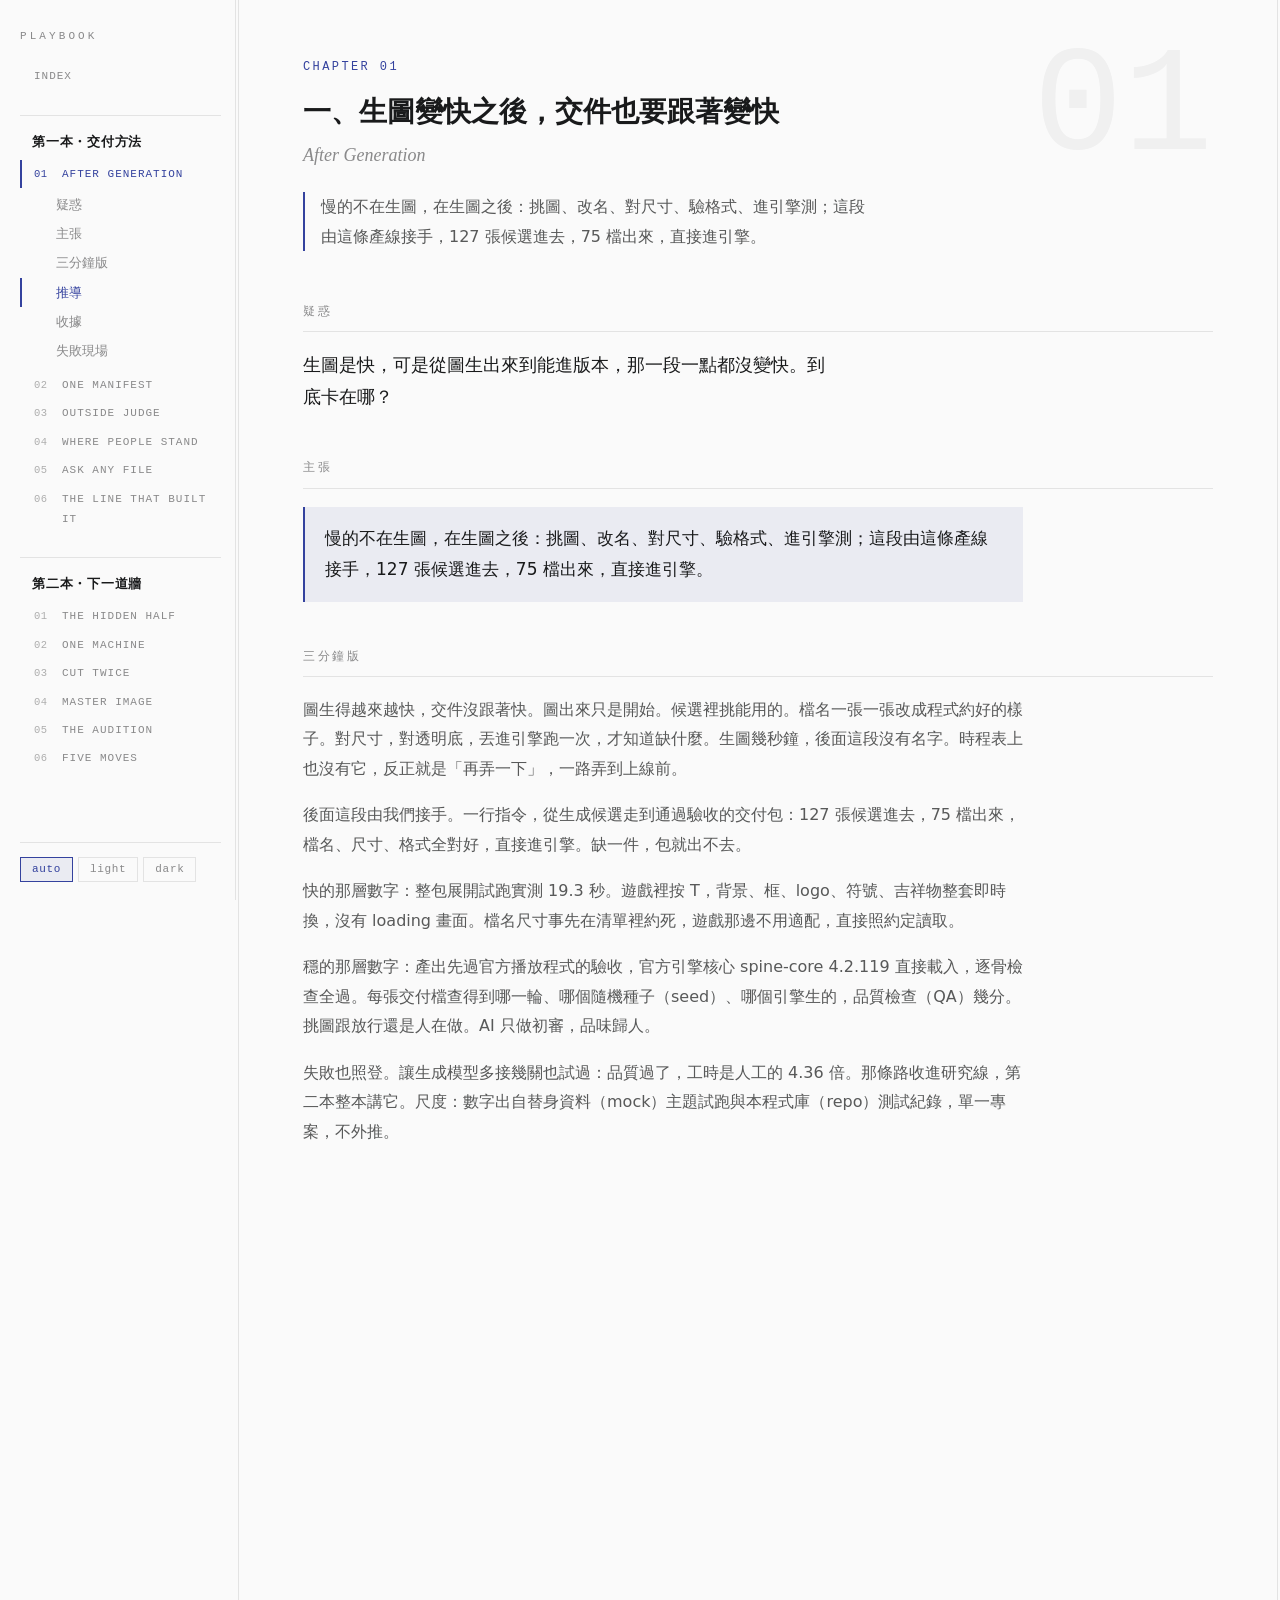
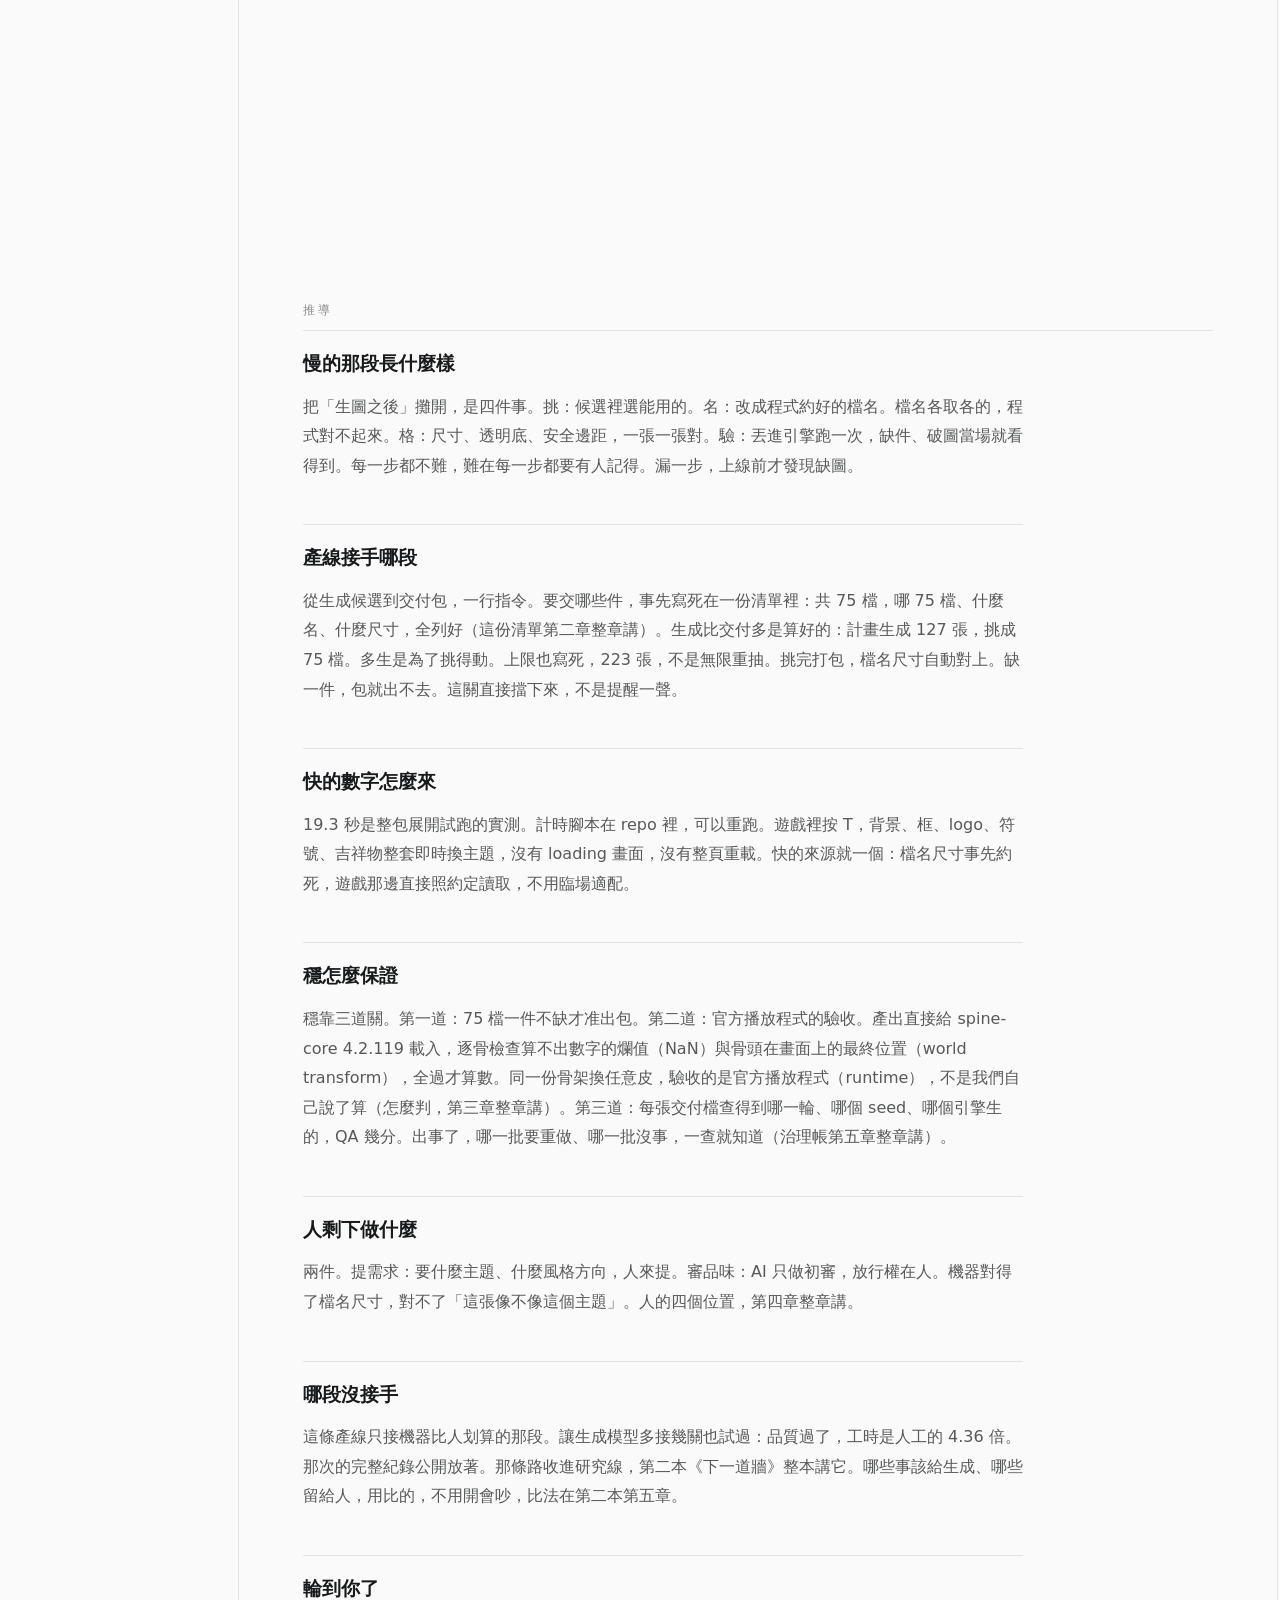
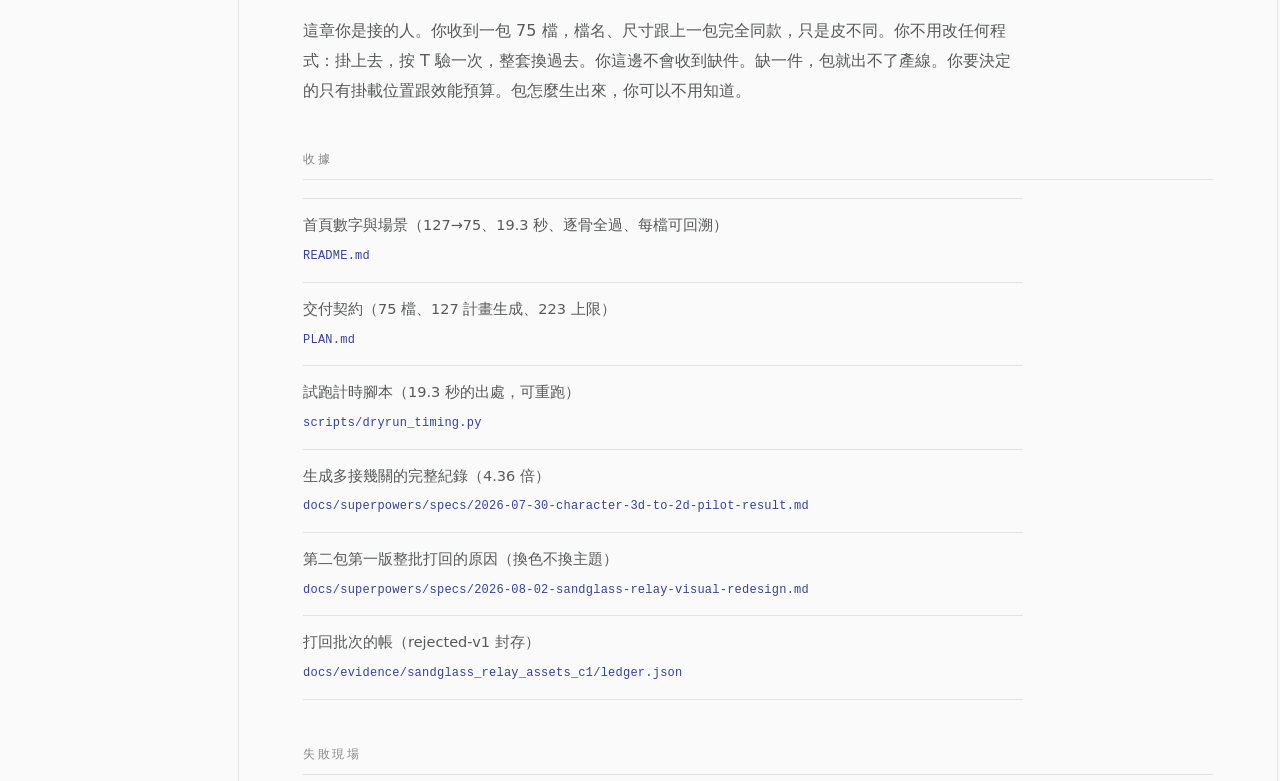
==== commit 579010ec: "playbook: receipts go live, the repo is public" ====
--- a/method-01.html
+++ b/method-01.html
@@ -138,27 +138,27 @@
       <ol class="receipts">
         <li>
           <p class="rk">首頁數字與場景（127→75、19.3 秒、逐骨全過、每檔可回溯）</p>
-          <span class="rl">README.md</span>
+          <a class="rl" href="https://github.com/fagemx/skinforge/blob/main/README.md">README.md</a>
         </li>
         <li>
           <p class="rk">交付契約（75 檔、127 計畫生成、223 上限）</p>
-          <span class="rl">PLAN.md</span>
+          <a class="rl" href="https://github.com/fagemx/skinforge/blob/main/PLAN.md">PLAN.md</a>
         </li>
         <li>
           <p class="rk">試跑計時腳本（19.3 秒的出處，可重跑）</p>
-          <span class="rl">scripts/dryrun_timing.py</span>
+          <a class="rl" href="https://github.com/fagemx/skinforge/blob/main/scripts/dryrun_timing.py">scripts/dryrun_timing.py</a>
         </li>
         <li>
           <p class="rk">生成多接幾關的完整紀錄（4.36 倍）</p>
-          <span class="rl">docs/superpowers/specs/2026-07-30-character-3d-to-2d-pilot-result.md</span>
+          <a class="rl" href="https://github.com/fagemx/skinforge/blob/main/docs/superpowers/specs/2026-07-30-character-3d-to-2d-pilot-result.md">docs/superpowers/specs/2026-07-30-character-3d-to-2d-pilot-result.md</a>
         </li>
         <li>
           <p class="rk">第二包第一版整批打回的原因（換色不換主題）</p>
-          <span class="rl">docs/superpowers/specs/2026-08-02-sandglass-relay-visual-redesign.md</span>
+          <a class="rl" href="https://github.com/fagemx/skinforge/blob/main/docs/superpowers/specs/2026-08-02-sandglass-relay-visual-redesign.md">docs/superpowers/specs/2026-08-02-sandglass-relay-visual-redesign.md</a>
         </li>
         <li>
           <p class="rk">打回批次的帳（rejected-v1 封存）</p>
-          <span class="rl">docs/evidence/sandglass_relay_assets_c1/ledger.json</span>
+          <a class="rl" href="https://github.com/fagemx/skinforge/blob/main/docs/evidence/sandglass_relay_assets_c1/ledger.json">docs/evidence/sandglass_relay_assets_c1/ledger.json</a>
         </li>
       </ol>
     </div>
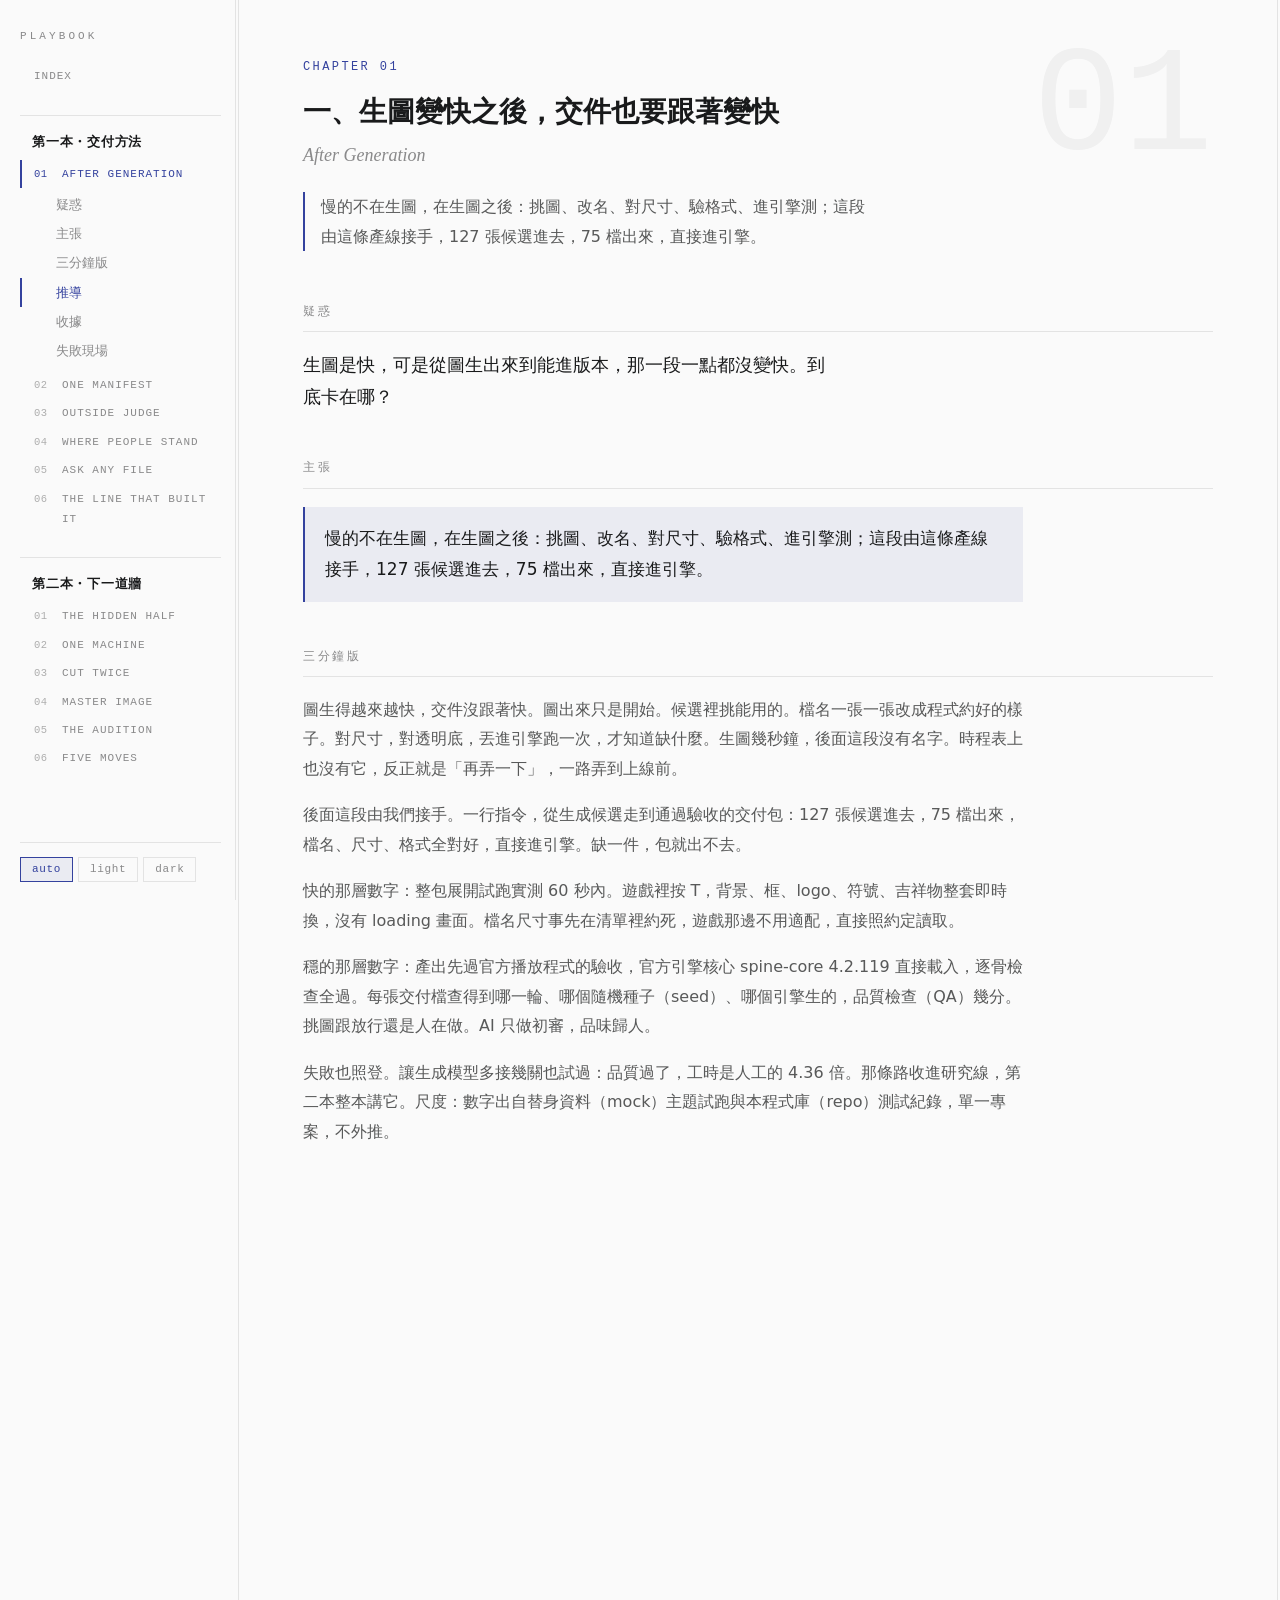
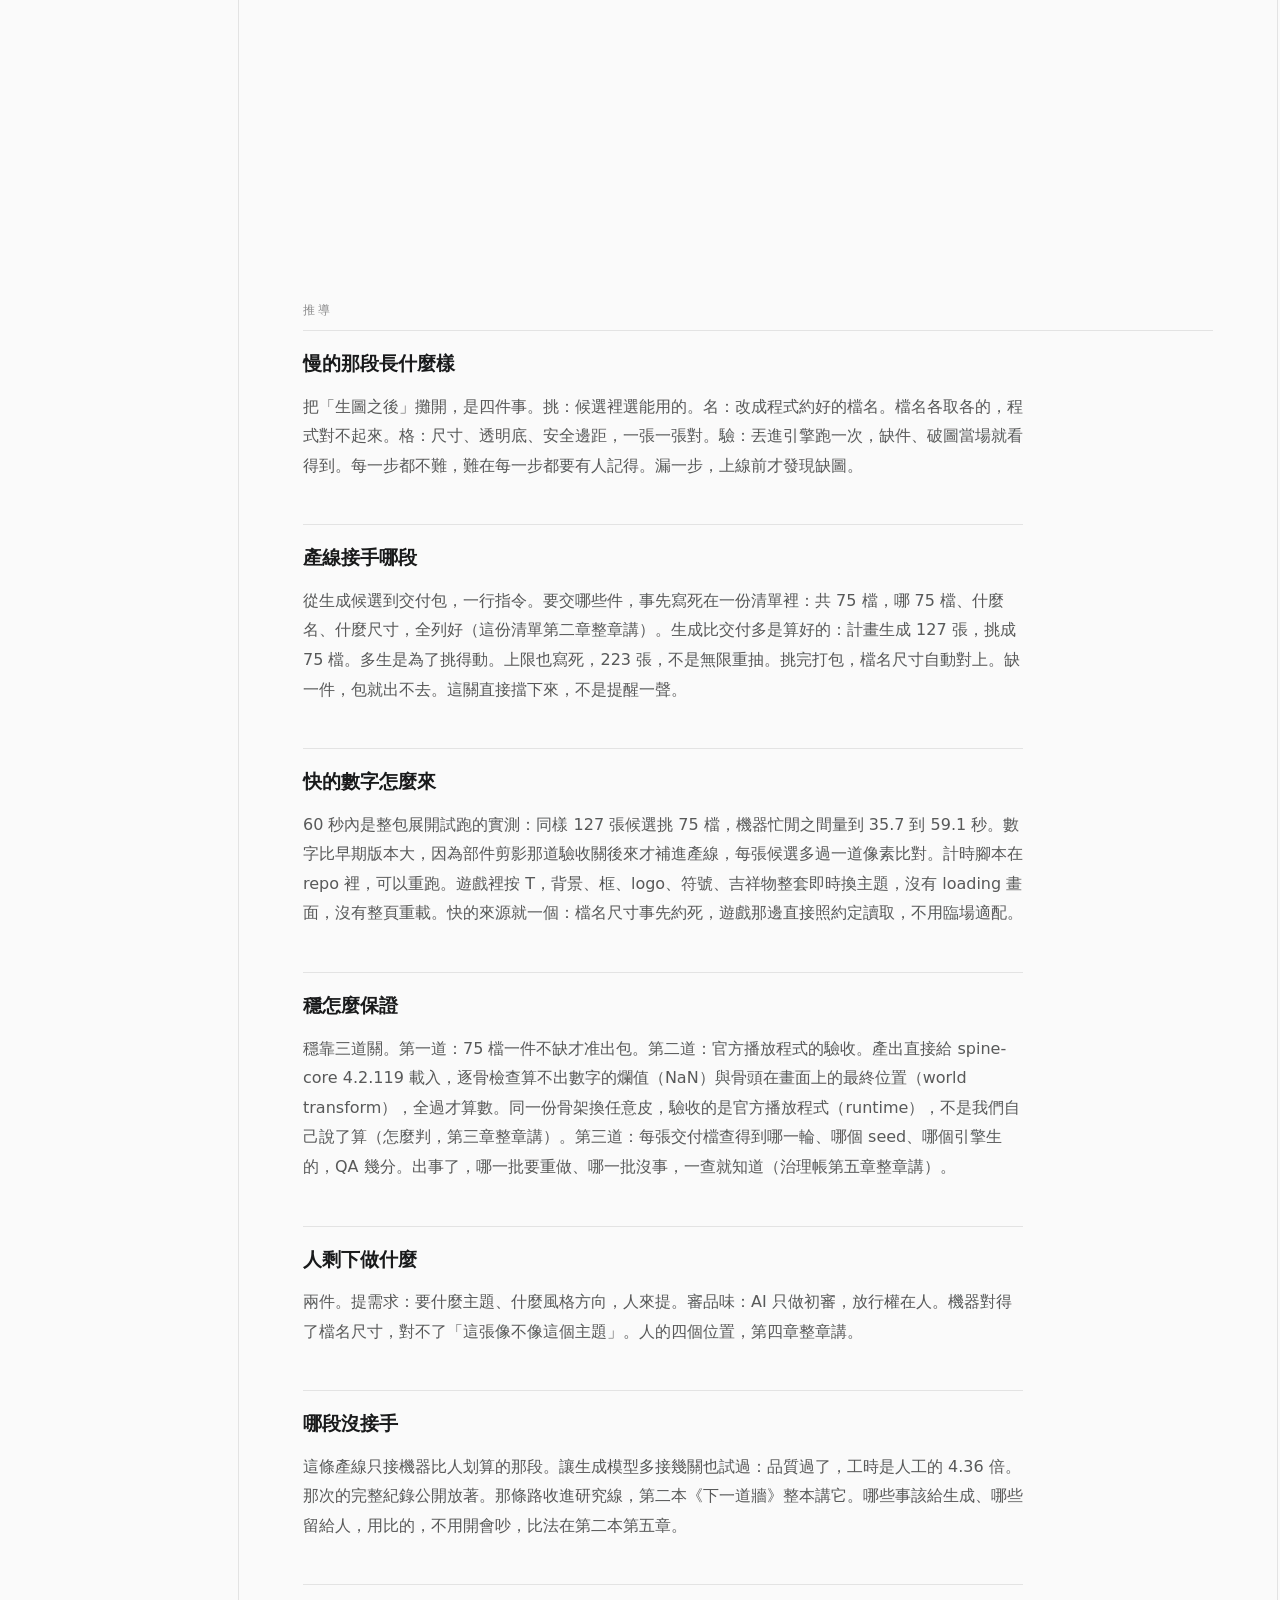
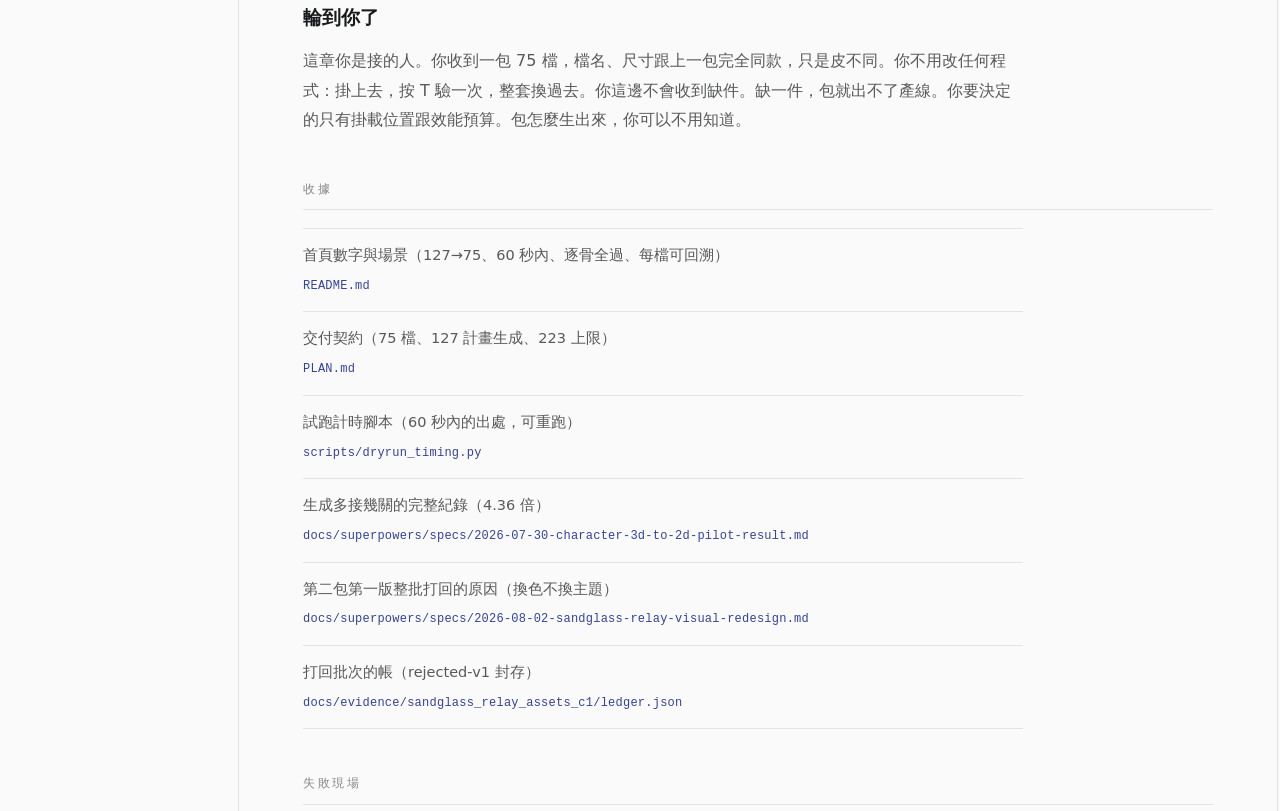
==== commit 0c007764: "timing: sixty seconds, with the range and the reason" ====
--- a/method-01.html
+++ b/method-01.html
@@ -67,7 +67,7 @@
       <h3>三分鐘版</h3>
       <p>圖生得越來越快，交件沒跟著快。圖出來只是開始。候選裡挑能用的。檔名一張一張改成程式約好的樣子。對尺寸，對透明底，丟進引擎跑一次，才知道缺什麼。生圖幾秒鐘，後面這段沒有名字。時程表上也沒有它，反正就是「再弄一下」，一路弄到上線前。</p>
       <p>後面這段由我們接手。一行指令，從生成候選走到通過驗收的交付包：127 張候選進去，75 檔出來，檔名、尺寸、格式全對好，直接進引擎。缺一件，包就出不去。</p>
-      <p>快的那層數字：整包展開試跑實測 19.3 秒。遊戲裡按 T，背景、框、logo、符號、吉祥物整套即時換，沒有 loading 畫面。檔名尺寸事先在清單裡約死，遊戲那邊不用適配，直接照約定讀取。</p>
+      <p>快的那層數字：整包展開試跑實測 60 秒內。遊戲裡按 T，背景、框、logo、符號、吉祥物整套即時換，沒有 loading 畫面。檔名尺寸事先在清單裡約死，遊戲那邊不用適配，直接照約定讀取。</p>
       <p>穩的那層數字：產出先過官方播放程式的驗收，官方引擎核心 spine-core 4.2.119 直接載入，逐骨檢查全過。每張交付檔查得到哪一輪、哪個隨機種子（seed）、哪個引擎生的，品質檢查（QA）幾分。挑圖跟放行還是人在做。AI 只做初審，品味歸人。</p>
       <p>失敗也照登。讓生成模型多接幾關也試過：品質過了，工時是人工的 4.36 倍。那條路收進研究線，第二本整本講它。尺度：數字出自替身資料（mock）主題試跑與本程式庫（repo）測試紀錄，單一專案，不外推。</p>
 
@@ -118,7 +118,7 @@
       <p>從生成候選到交付包，一行指令。要交哪些件，事先寫死在一份清單裡：共 75 檔，哪 75 檔、什麼名、什麼尺寸，全列好（這份清單第二章整章講）。生成比交付多是算好的：計畫生成 127 張，挑成 75 檔。多生是為了挑得動。上限也寫死，223 張，不是無限重抽。挑完打包，檔名尺寸自動對上。缺一件，包就出不去。這關直接擋下來，不是提醒一聲。</p>
 
       <h4>快的數字怎麼來</h4>
-      <p>19.3 秒是整包展開試跑的實測。計時腳本在 repo 裡，可以重跑。遊戲裡按 T，背景、框、logo、符號、吉祥物整套即時換主題，沒有 loading 畫面，沒有整頁重載。快的來源就一個：檔名尺寸事先約死，遊戲那邊直接照約定讀取，不用臨場適配。</p>
+      <p>60 秒內是整包展開試跑的實測：同樣 127 張候選挑 75 檔，機器忙閒之間量到 35.7 到 59.1 秒。數字比早期版本大，因為部件剪影那道驗收關後來才補進產線，每張候選多過一道像素比對。計時腳本在 repo 裡，可以重跑。遊戲裡按 T，背景、框、logo、符號、吉祥物整套即時換主題，沒有 loading 畫面，沒有整頁重載。快的來源就一個：檔名尺寸事先約死，遊戲那邊直接照約定讀取，不用臨場適配。</p>
 
       <h4>穩怎麼保證</h4>
       <p>穩靠三道關。第一道：75 檔一件不缺才准出包。第二道：官方播放程式的驗收。產出直接給 spine-core 4.2.119 載入，逐骨檢查算不出數字的爛值（NaN）與骨頭在畫面上的最終位置（world transform），全過才算數。同一份骨架換任意皮，驗收的是官方播放程式（runtime），不是我們自己說了算（怎麼判，第三章整章講）。第三道：每張交付檔查得到哪一輪、哪個 seed、哪個引擎生的，QA 幾分。出事了，哪一批要重做、哪一批沒事，一查就知道（治理帳第五章整章講）。</p>
@@ -137,7 +137,7 @@
       <h3>收據</h3>
       <ol class="receipts">
         <li>
-          <p class="rk">首頁數字與場景（127→75、19.3 秒、逐骨全過、每檔可回溯）</p>
+          <p class="rk">首頁數字與場景（127→75、60 秒內、逐骨全過、每檔可回溯）</p>
           <a class="rl" href="https://github.com/fagemx/skinforge/blob/main/README.md">README.md</a>
         </li>
         <li>
@@ -145,7 +145,7 @@
           <a class="rl" href="https://github.com/fagemx/skinforge/blob/main/PLAN.md">PLAN.md</a>
         </li>
         <li>
-          <p class="rk">試跑計時腳本（19.3 秒的出處，可重跑）</p>
+          <p class="rk">試跑計時腳本（60 秒內的出處，可重跑）</p>
           <a class="rl" href="https://github.com/fagemx/skinforge/blob/main/scripts/dryrun_timing.py">scripts/dryrun_timing.py</a>
         </li>
         <li>
